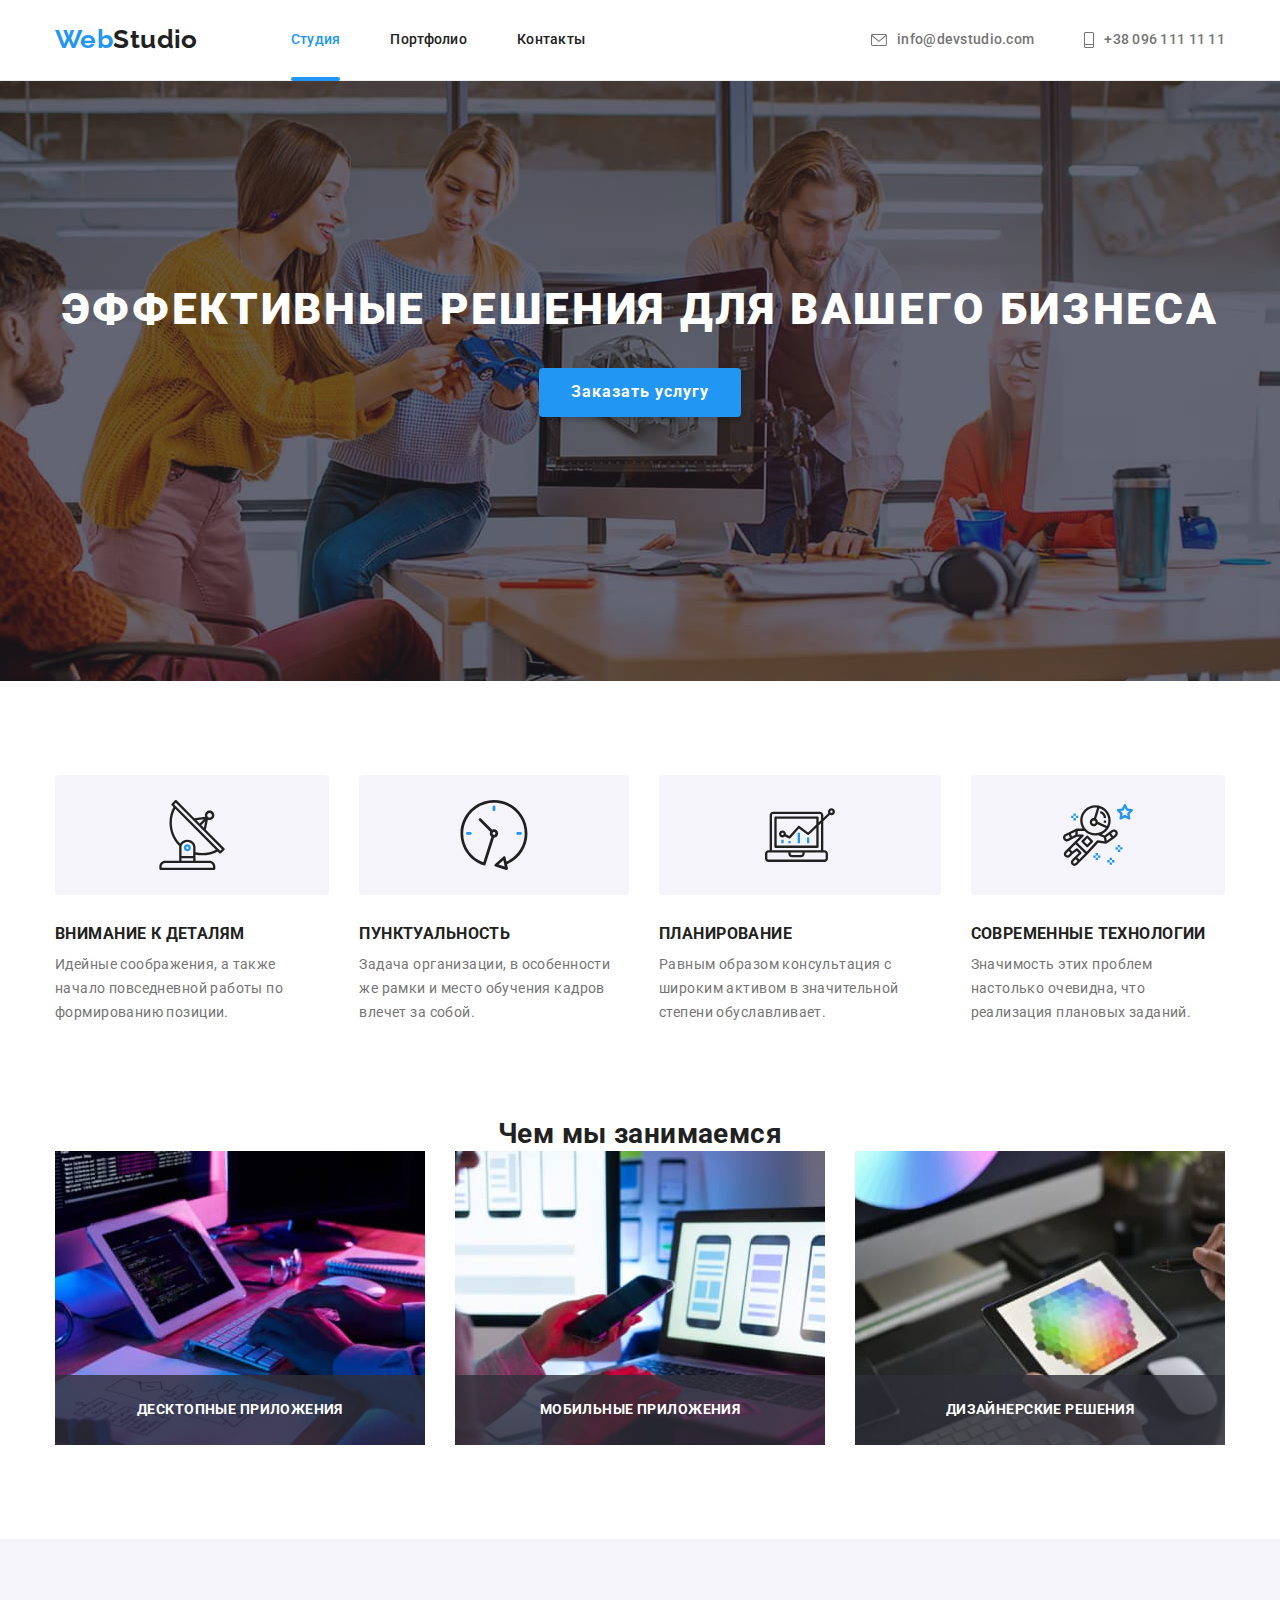
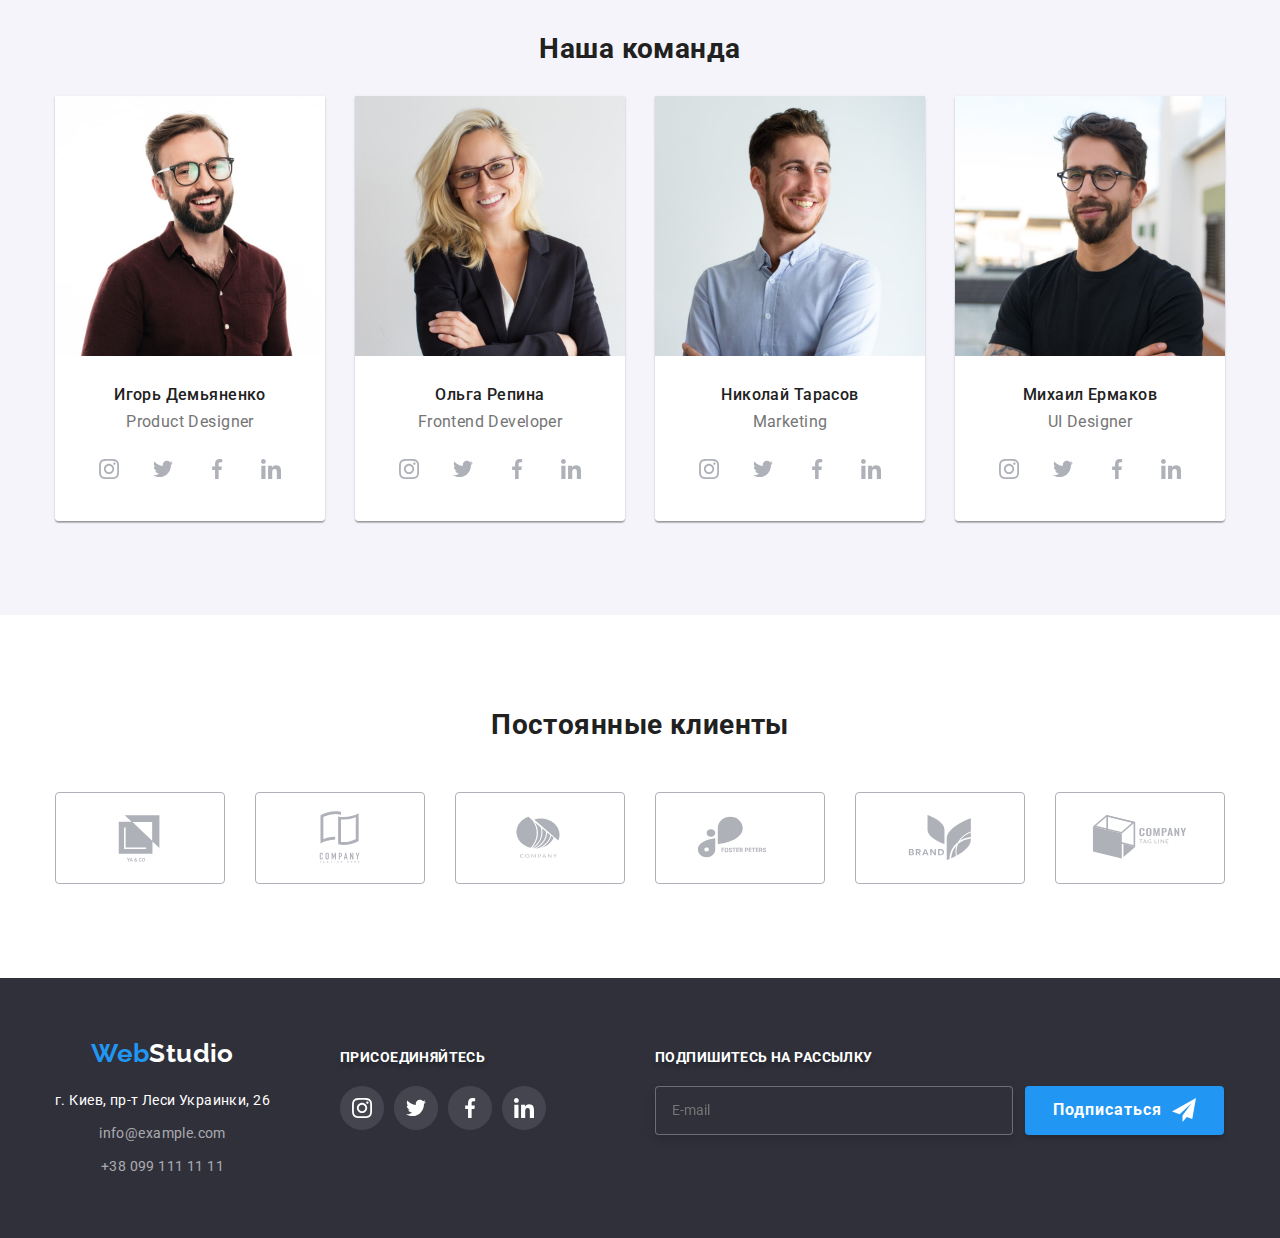
==== index.html @ 218bdefb "hw-8.1" ====
<!DOCTYPE html>
<html lang="ru">
  <head>
    <meta charset="UTF-8" />
    <meta http-equiv="X-UA-Compatible" content="IE=edge" />
    <meta name="viewport" content="width=device-width, initial-scale=1.0" />
    <title>Студия</title>
    <link rel="preconnect" href="https://fonts.googleapis.com">
    <link rel="preconnect" href="https://fonts.gstatic.com" crossorigin>
    <link href="https://fonts.googleapis.com/css2?family=Raleway:wght@700&family=Roboto:wght@400;500;700;900&display=swap"
      rel="stylesheet">
    <link rel="stylesheet" href="https://cdnjs.cloudflare.com/ajax/libs/animate.css/4.1.1/animate.min.css" />
    <link rel="stylesheet" href="https://cdnjs.cloudflare.com/ajax/libs/modern-normalize/1.1.0/modern-normalize.min.css" />
    <link rel="stylesheet" href="./css/main.min.css">
  </head>

  <body>
  
    <header class="header">
      <div class="container header-container">
        <nav class="nav">
      
          <a href="./index.html" class="logo logo-header animate__animated animate__bounceInRight">Web<span class="logo--dark-color">Studio</span></a>
        
          <ul class="nav__list list">
            <li class="nav__item">
              <a class="nav__link current animate__animated animate__headShake animate__delay-1s" href="./index.html">Студия</a>
            </li>
            <li class="nav__item">
             <a class="nav__link animate__animated animate__headShake animate__delay-1s" href="./portfolio.html">Портфолио</a>
            </li>
            <li class="nav__item">
             <a class="nav__link animate__animated animate__headShake animate__delay-1s" href="">Контакты</a>
            </li>
          </ul>
        </nav>
      
        <div class="contacts">
          <ul class="contacts__list list">
            <li class="contacts__item">
              <a class="contacts__link" href="mailto:info@devstudio.com">
                <svg class="contacts__icon" width="16" height="12">
                  <use href="img/icons.svg#icon-email">
                  </use>
                </svg>info@devstudio.com</a>
            </li>
            <li class="contacts__item">
              <a class="contacts__link" href="telto:+380961111111">
                <svg class="contacts__icon" width="10" height="16">
                  <use href="img/icons.svg#icon-phone"></use>
                </svg>+38 096 111 11 11</a>
            </li>
          </ul>
        </div>
        <button type="button" class="menu-btn" data-menu-open>
          <svg class="menu-open" width="18" height="18">
            <use href="img/icons.svg#icon-menu-open">
            </use>
          </svg>
        </button>
      </div>
      <div class="mob-menu is-hidden" data-menu>
        <div class="container">
          <div class="mob-menu-top">
            <button type="button" class="menu-btn" data-menu-close>
              <svg class="menu-close" width="18" height="18">
                <use href="img/icons.svg#icon-menu-close">
                </use>
              </svg>
            </button>
            <ul class="mob-menu__list list">
              <li class="mob-menu__item">
                <a class="mob-menu__link" href="./index.html">Студия</a>
              </li>
              <li class="mob-menu__item">
                <a class="mob-menu__link" href="./portfolio.html">Портфолио</a>
              </li>
              <li class="mob-menu__item">
                <a class="mob-menu__link" href="">Контакты</a>
              </li>
            </ul>
          </div>
          <div class="mob-menu-bottom">
            <ul class="mob-contacts list">
              <li class="mob-contacts__item">
                <a class="mob-contacts__link" href="telto:+380961111111">+38 096 111 11 11</a>
              </li>
              <li class="mob-contacts__item">
                <a class="mob-contacts__link mob-contacts__link--tell" href="mailto:info@devstudio.com">info@devstudio.com</a>
              </li>
            </ul>
            <ul class="mob-soc list">
              <li class="mob-soc__item">
                <a href="" class="mob-soc__link">Instagram</a>
              </li>
              <li class="mob-soc__item">
                <a href="" class="mob-soc__link">Twitter</a>
              </li>
              <li class="mob-soc__item">
                <a href="" class="mob-soc__link">Facebook</a>
              </li>
              <li class="mob-soc__item">
                <a href="" class="mob-soc__link">LinkedIn</a>
              </li>
            </ul>
          </div>
        </div>
      </div>
    </header>

    <main>
      <section class="hero overlay">
        <div class="container">
          <h1 class="hero__title">Эффективные решения для вашего бизнеса</h1>
          <button type="button" class="button-primary" data-modal-open>Заказать услугу</button>
        </div>
      </section>

      <section class="section-features section-wrap">
      <div class="container">
          <h2 class="features hidden">Особенности</h2>
          <ul class="features__list list">
            <li class="features__item">
              <div class="features__wrap">
                <svg class="features__icon" width="70" height="70">
                  <use href="img/icons.svg#icon-antenna"></use>
                </svg>
              </div>
              <h3 class="features__title">Внимание к деталям</h3>
              <p>Идейные соображения, а также начало повседневной работы по формированию позиции.</p>
            </li>
            <li class="features__item">
              <div class="features__wrap">
                <svg class="features__icon" width="70" height="70">
                  <use href="img/icons.svg#icon-clock"></use>
                </svg>
              </div>
              <h3 class="features__title">Пунктуальность</h3>
              <p>
                Задача организации, в особенности же рамки и место обучения кадров влечет за собой.
              </p>
            </li>
            <li class="features__item">
              <div class="features__wrap">
                <svg class="features__icon" width="70" height="70">
                  <use href="img/icons.svg#icon-diagram"></use>
                </svg>
              </div>
              <h3 class="features__title">Планирование</h3>
              <p>
                Равным образом консультация с широким активом в значительной степени обуславливает.
              </p>
            </li>
            <li class="features__item">
              <div class="features__wrap">
                <svg class="features__icon" width="70" height="70">
                  <use href="img/icons.svg#icon-astronaut"></use>
                </svg>
              </div>
              <h3 class="features__title">Современные технологии</h3>
              <p>Значимость этих проблем настолько очевидна, что реализация плановых заданий.</p>
            </li>
          </ul>
      </div>
      </section>

      <section class="section-work section-wrap no-wrap">
      <div class="container">
        <h2 class="work title">Чем мы занимаемся</h2>
        <ul class="work__list list">
          <li class="work__item">
            <div class="work__tumb">
              <img src="img/index/section_3/section3-1.jpg" alt="Планирование работы" width="370" height="294" />
              <p class="work__text">Десктопные приложения</p>
            </div>
            </li>
          <li class="work__item">
            <div class="work__tumb">
              <img src="img/index/section_3/section3-2.jpg" alt="Работа с уведомлениями" width="370" height="294" />
              <p class="work__text">Мобильные приложения</p>
            </div>
          </li>
          <li class="work__item">
            <div class="work__tumb">
              <img src="img/index/section_3/section3-3.jpg" alt="Оптимизация рабочего графика" width="370" height="294" />
              <p class="work__text">Дизайнерские решения</p>
            </div>
          </li>
        </ul>
      </div>
      </section>

      <section class="section-team section-wrap">
        <div class="container">
          <h2 class="team title">Наша команда</h2>
          <ul class="team__list list">
            <li class="team__item">
              <img class="team__img" src="img/index/section_4/section4-1.jpg" alt="Работник компании" />
              <div class="team__content">
              <h3 class="team__name">Игорь Демьяненко</h3>
              <p lang="en" class="team__prof">Product Designer</p>
              <ul class="socials list">
                <li class="socials__item">
                  <a href="" class="socials__link">
                    <svg class="socials__icon" width="20" height="20">
                      <use href="./img/icons.svg#icon-instagram">
                      </use>
                    </svg>
                  </a>
                </li>
                <li class="socials__item">
                  <a href="" class="socials__link">
                    <svg class="socials__icon" width="20" height="20">
                      <use href="./img/icons.svg#icon-twitter">
                      </use>
                    </svg>
                  </a> 
                </li>
                <li class="socials__item">
                  <a href="" class="socials__link">
                    <svg class="socials__icon" width="20" height="20">
                      <use href="./img/icons.svg#icon-facebook">
                      </use>
                    </svg>
                  </a>
                </li>
                <li class="socials__item">
                  <a href="" class="socials__link">
                    <svg class="socials__icon" width="20" height="20">
                      <use href="./img/icons.svg#icon-linkedin">
                      </use>
                    </svg>
                  </a>
                </li>
              </ul>
              </div>
            </li>
            <li class="team__item">
              <img class="team__img" src="img/index/section_4/section4-2.jpg" alt="Работник компании" width="270" height="260" />
              <div class="team__content">
              <h3 class="team__name">Ольга Репина</h3>
              <p lang="en" class="team__prof">Frontend Developer</p>
              <ul class="socials list">
                <li class="socials__item">
                  <a href="" class="socials__link">
                    <svg class="socials__icon" width="20" height="20">
                      <use href="./img/icons.svg#icon-instagram">
                      </use>
                    </svg>
                  </a>
                </li>
                <li class="socials__item">
                  <a href="" class="socials__link">
                    <svg class="socials__icon" width="20" height="20">
                      <use href="./img/icons.svg#icon-twitter">
                      </use>
                    </svg>
                  </a>
                </li>
                <li class="socials__item">
                  <a href="" class="socials__link">
                    <svg class="socials__icon" width="20" height="20">
                      <use href="./img/icons.svg#icon-facebook">
                      </use>
                    </svg>
                  </a>
                </li>
                <li class="socials__item">
                  <a href="" class="socials__link">
                    <svg class="socials__icon" width="20" height="20">
                      <use href="./img/icons.svg#icon-linkedin">
                      </use>
                    </svg>
                  </a>
                </li>
              </ul>
              </div>
            </li>
            <li class="team__item">
              <img class="team__img" src="img/index/section_4/sectoin4-3.jpg" alt="Работник компании" width="270" height="260" />
              <div class="team__content">
              <h3 class="team__name">Николай Тарасов</h3>
              <p lang="en" class="team__prof">Marketing</p>
              <ul class="socials list">
                <li class="socials__item">
                  <a href="" class="socials__link">
                    <svg class="socials__icon" width="20" height="20">
                      <use href="./img/icons.svg#icon-instagram">
                      </use>
                    </svg>
                  </a>
                </li>
                <li class="socials__item">
                  <a href="" class="socials__link">
                    <svg class="socials__icon" width="20" height="20">
                      <use href="./img/icons.svg#icon-twitter">
                      </use>
                    </svg>
                  </a>
                </li>
                <li class="socials__item">
                  <a href="" class="socials__link">
                    <svg class="socials__icon" width="20" height="20">
                      <use href="./img/icons.svg#icon-facebook">
                      </use>
                    </svg>
                  </a>
                </li>
                <li class="socials__item">
                  <a href="" class="socials__link">
                    <svg class="socials__icon" width="20" height="20">
                      <use href="./img/icons.svg#icon-linkedin">
                      </use>
                    </svg>
                  </a>
                </li>
              </ul>
              </div>
            </li>
            <li class="team__item">
              <img class="team__img" src="img/index/section_4/section4-4.jpg" alt="Работник компании" width="270" height="260" />
              <div class="team__content">
              <h3 class="team__name">Михаил Ермаков</h3>
              <p lang="en" class="team__prof">UI Designer</p>
              <ul class="socials list">
                <li class="socials__item">
                  <a href="" class="socials__link">
                    <svg class="socials__icon" width="20" height="20">
                      <use href="./img/icons.svg#icon-instagram">
                      </use>
                    </svg>
                  </a>
                </li>
                <li class="socials__item">
                  <a href="" class="socials__link">
                    <svg class="socials__icon" width="20" height="20">
                      <use href="./img/icons.svg#icon-twitter">
                      </use>
                    </svg>
                  </a>
                </li>
                <li class="socials__item">
                  <a href="" class="socials__link">
                    <svg class="socials__icon" width="20" height="20">
                      <use href="./img/icons.svg#icon-facebook">
                      </use>
                    </svg>
                  </a>
                </li>
                <li class="socials__item">
                  <a href="" class="socials__link">
                    <svg class="socials__icon" width="20" height="20">
                      <use href="./img/icons.svg#icon-linkedin">
                      </use>
                    </svg>
                  </a>
                </li>
              </ul>
              </div>
            </li>
          </ul>
        </div>
      </section>

      <section class="section-clients section-wrap">
        <div class="container">
          <h2 class="clients title">Постоянные клиенты</h2>
          <ul class="clients__list list">
            <li class="clients__item">
              <a class="clients__link" href="">
                <svg class="clients__icon" width="106" height="60">
                  <use href="img/icons.svg#icon-logo1"></use>
                </svg>
              </a>
            </li>
            <li class="clients__item">
              <a class="clients__link" href="">
                <svg class="clients__icon" width="106" height="60">
                  <use href="img/icons.svg#icon-logo2"></use>
                </svg>
              </a>
            </li>
            <li class="clients__item">
              <a class="clients__link" href="">
                <svg class="clients__icon" width="106" height="60">
                  <use href="img/icons.svg#icon-logo3"></use>
                </svg>
              </a>
            </li>
            <li class="clients__item">
              <a class="clients__link" href="">
                <svg class="clients__icon" width="106" height="60">
                  <use href="img/icons.svg#icon-logo4"></use>
                </svg>
              </a>
            </li>
            <li class="clients__item">
              <a class="clients__link" href="">
                <svg class="clients__icon" width="106" height="60">
                  <use href="img/icons.svg#icon-logo5"></use>
                </svg>
              </a>
            </li>
            <li class="clients__item">
              <a class="clients__link" href="">
                <svg class="clients__icon" width="106" height="60">
                  <use href="img/icons.svg#icon-logo6"></use>
                </svg>
              </a>
            </li>
          </ul>
        </div>
      </section>
    </main>

    <footer class="footer">
      <div class="container footer-container">
        <div class="footer-wrap">
          <a class="logo logo-footer" href="./index.html">Web<span class="logo--light-color">Studio</span></a>
          <address class="address">
            <ul class="address__list list">
              <li class="address__item">
                <a class="address__map" href="https://goo.gl/maps/jYwfcW3zjosPF1Vx7" target="_blank"
                  rel="noopener noreferrer">г.
                  Киев, пр-т Леси Украинки, 26</a>
              </li>
              <li class="address__item">
                <a class="address__contact" href="mailto:info@example.com">info@example.com</a>
              </li>
              <li class="address__item">
                <a class="address__contact" href="telto:+380991111111">+38 099 111 11 11</a>
              </li>
            </ul>
          </address>
        </div>
        <div class="join">
          <p class="join__text bottom-text">Присоединяйтесь</p>
          <ul class="join__list list">
            <li class="join__item">
              <a href="" class="join__link">
                <svg class="join__icon" width="20" height="20">
                  <use href="./img/icons.svg#icon-instagram">
                  </use>
                </svg>
              </a>
            </li>
            <li class="join__item">
              <a href="" class="join__link">
                <svg class="join__icon" width="20" height="20">
                  <use href="./img/icons.svg#icon-twitter">
                  </use>
                </svg>
              </a>
            </li>
            <li class="join__item">
              <a href="" class="join__link">
                <svg class="join__icon" width="20" height="20">
                  <use href="./img/icons.svg#icon-facebook">
                  </use>
                </svg>
              </a>
            </li>
            <li class="join__item">
              <a href="" class="join__link">
                <svg class="join__icon" width="20" height="20">
                  <use href="./img/icons.svg#icon-linkedin">
                  </use>
                </svg>
              </a>
            </li>
          </ul>
        </div>
        <div class="subscribe">
          <p class="subscribe-text bottom-text">Подпишитесь на рассылку</p>
          <form class="subscribe__form" >
            <label for="subscribe"></label>
            <input type="email" id="subscribe" name="email" placeholder="E-mail">
            <button class="subscribe__btn button-primary" type="submit">Подписаться<svg class="subscribe__icon" width="24" height="24">
              <use href="img/icons.svg#icon-send"></use>
            </svg></button>
          </form>
        </div>
      </div>
    </footer>

    <div class="backdrop is-hidden" data-modal>
      <div class="modal">
        <button type="button" class="modal__btn" data-modal-close>
          <svg class="modal__close-back" width="18" height="18">
            <use href="img/icons.svg#icon-close-black">
            </use>
          </svg>
        </button>
        <p class="modal__title">Оставьте свои данные, мы вам перезвоним</p>
        <form class="modal__form">
          <div class="modal__field">
            <label class="modal__text" for="user-name">Имя</label>
            <div class="modal__form-wrap">
              <input type="text" id="user-name" class="modal__input" required/>
              <svg class="modal__icon" width="18" height="18">
                <use href="img/icons.svg#icon-person-modal"></use>
              </svg>
            </div>
          </div>
          <div class="modal__field">
            <label class="modal_text" for="tel">Телефон</label>
            <div class="modal__form-wrap">
            <input type="number" title="+380" id="tel" class="modal__input" required />
            <svg class="modal__icon" width="18" height="18">
              <use href="img/icons.svg#icon-phone-modal"></use>
            </svg>
            </div>
          </div>
          <div class="modal__field">
            <label class="modal__text" for="email">Почта</label>
            <div class="modal__form-wrap">
            <input type="email" id="email" class="modal__input" required/>
            <svg class="modal__icon" width="18" height="18">
              <use href="img/icons.svg#icon-email-modal"></use>
            </svg>
            </div>
          </div>
          <div class="modal__field modal__field-bottom">
            <label class="modal__text" for="comment">Комментарий</label>
            <textarea class="modal__textarea" name="comment" id="comment" rows="6" placeholder="Введите текст" ></textarea>
          </div>
          <div class="checkbox">
            <input type="checkbox" class="checkbox__input" id="modal-check" name="modal-check" required/>
            <label for="modal-check" class="checkbox__label"><span>
              <svg class="checkbox__icon" width="16" height="15">
                <use href="./img/icons.svg#icon-check"></use>
                    </svg>
                  </span>Соглашаюсь с рассылкой и принимаю</label>
            <a href="" class="checkbox__link">Условия договора</a>
          </div>
          <button class="btn-submit button-primary" type="submit">Отправить</button>
        </form>
      </div>          
    </div>
    <script src="./js/modal.js"></script>
    <script src="./js/menu.js"></script>
  </body>
</html>
---- css/main.min.css ----
:root{--primary-text-color: #757575;--title-text-color: #212121;--accent-color: #2196f3;--accent-hover: #188ce8;--primary-white-color: #ffffff;--primary-background: #2f303a;--secondary-background: #f5f4fa;--top-border: #ececec;--bottom-border: #eeeeee;--icons-color: #afb1b8;--card-gap: 30px}h1,h2,h3,h4,h5,h6,p{margin:0}ul,button{margin:0;padding:0}img{display:block;max-width:100%;height:auto}textarea{resize:none}a{text-decoration:none}body{font-family:'Roboto', sans-serif;font-weight:400;font-size:14px;line-height:1.7;letter-spacing:0.03em;background-color:var(--primary-white-color);color:var(--primary-text-color)}.list{padding:0;margin:0;list-style:none}.hidden{display:none}.logo{font-family:'Raleway', sans-serif;font-weight:700;font-size:26px;line-height:1.2;text-decoration:none}@media screen and (max-width: 1199px){.logo{font-weight:700;font-size:24px;line-height:1.16;letter-spacing:.03em}}.logo-header{color:var(--accent-color);padding:16px 0}@media screen and (min-width: 768px){.logo-header{margin-right:88px;padding:26px 0}}@media screen and (min-width: 1200px){.logo-header{padding:24px 0;margin-right:93px}}.logo--dark-color{color:var(--title-text-color)}.logo-footer{display:flex;color:var(--accent-color);margin-bottom:20px;justify-content:center}.logo--light-color{color:var(--primary-white-color)}.container{width:100%;margin:0 auto;padding-left:15px;padding-right:15px}@media screen and (min-width: 480px){.container{width:480px}}@media screen and (min-width: 768px){.container{width:768px}}@media screen and (min-width: 1200px){.container{width:1200px}}.header-container{display:flex;align-items:baseline;align-items:center;position:relative}.footer-container{align-items:baseline}@media screen and (min-width: 768px){.footer-container{display:flex}}@media screen and (min-width: 768px) and (max-width: 1199px){.footer-container{flex-wrap:wrap;justify-content:space-around}}.section-wrap{padding-top:60px;padding-bottom:60px}@media screen and (min-width: 1200px){.section-wrap{padding-top:94px;padding-bottom:94px}}.no-wrap{padding-top:0}.title{font-weight:700;font-size:28px;line-height:1.17;text-align:center;color:var(--title-text-color)}@media screen and (max-width: 767px){.title{margin-bottom:0}}.button-primary{border:0;padding:10px 32px;min-width:136px;text-align:center;font-weight:700;font-size:16px;line-height:1.8;letter-spacing:.06em;color:var(--primary-white-color);background-color:var(--accent-color);box-shadow:0px 4px 4px rgba(0,0,0,0.15);cursor:pointer;border-radius:4px;transition:color 250ms cubic-bezier(0.4, 0, 0.2, 1),background-color 250ms cubic-bezier(0.4, 0, 0.2, 1)}.button-primary:hover,.button-primary:focus{color:var(--primary-white-color);background-color:var(--accent-hover)}.button-secondary,.button-current{border:0;padding:6px 22px;font-weight:500;font-size:16px;line-height:1.6;letter-spacing:.03em;cursor:pointer;border-radius:4px;transition:color 250ms cubic-bezier(0.4, 0, 0.2, 1),background-color 250ms cubic-bezier(0.4, 0, 0.2, 1),box-shadow 250ms cubic-bezier(0.4, 0, 0.2, 1)}.button-secondary{background-color:var(--secondary-background);color:var(--title-text-color)}.button-secondary:hover,.button-secondary:focus{color:var(--primary-white-color);background-color:var(--accent-color);box-shadow:0px 3px 1px rgba(0,0,0,0.1),0px 1px 2px rgba(0,0,0,0.08),0px 2px 2px rgba(0,0,0,0.12)}.button-current{color:var(--primary-white-color);background-color:var(--accent-color);box-shadow:0px 3px 1px rgba(0,0,0,0.1),0px 1px 2px rgba(0,0,0,0.08),0px 2px 2px rgba(0,0,0,0.12)}.subscribe__btn{padding:10px 28px;display:flex;align-items:center}.modal__btn{display:flex;width:30px;height:30px;border-radius:50%;background-color:var(--primary-white-color);border:1px solid rgba(0,0,0,0.1);filter:drop-shadow(0px 4px 4px rgba(0,0,0,0.25));align-items:center;justify-content:center;position:absolute;top:8px;right:8px;cursor:pointer;transition:drop-shadow 250ms cubic-bezier(0.4, 0, 0.2, 1),fill 250ms cubic-bezier(0.4, 0, 0.2, 1),background-color 250ms cubic-bezier(0.4, 0, 0.2, 1)}.modal__btn:hover,.modal__btn:focus{filter:drop-shadow(0px 1px 4px rgba(0,0,0,0.25));fill:var(--accent-color)}.btn-submit{display:flex;margin-left:auto;margin-right:auto}.backdrop{width:100vw;height:100vh;background:rgba(0,0,0,0.2);position:fixed;top:0;transition:opacity 600ms, visibility 600ms}.backdrop.is-hidden .modal{transform:rotate(180deg) scale(0.1) translate(2600px, 2000px)}.modal{width:100%;min-height:581px;background-color:var(--primary-white-color);box-shadow:0px 1px 3px rgba(0,0,0,0.12),0px 1px 1px rgba(0,0,0,0.14),0px 2px 1px rgba(0,0,0,0.2);border-radius:4px;position:absolute;top:50%;left:50%;transform:translate(-50%, -50%) rotate(0) scale(1);transition:600ms;padding:40px}@media screen and (min-width: 480px) and (max-width: 1199px){.modal{width:450px}}@media screen and (min-width: 1200px){.modal{width:528px}}.modal__title{margin-bottom:12px;text-align:center;font-weight:700;font-size:20px;line-height:1.5;color:var(--title-text-color)}@media screen and (min-width: 1200px){.modal__title{font-weight:700;font-size:20px;line-height:1.15}}.modal__form{width:100%}.modal__field{display:flex;flex-direction:column;margin-bottom:10px}.modal__field label{margin-bottom:4px}.modal__field input{margin:0;padding:11px 12px 11px 42px;border-radius:4px;border:1px solid rgba(33,33,33,0.2)}.modal__field textarea{margin:0;padding:11px 12px;border-radius:4px;border:1px solid rgba(33,33,33,0.2);transition:border-color 250ms cubic-bezier(0.4, 0, 0.2, 1)}.modal__text{line-height:1}.modal__form-wrap{position:relative}.modal__input{width:100%;transition:border-color 250ms cubic-bezier(0.4, 0, 0.2, 1)}.modal__input:hover,.modal__input:focus{border-color:var(--accent-color)}.modal__icon{position:absolute;left:12px;top:50%;transform:translateY(-50%);transition:fill 250ms cubic-bezier(0.4, 0, 0.2, 1)}.modal__input:hover+.modal__icon,.modal__input:focus+.modal__icon{fill:var(--accent-color)}.modal__field-bottom{margin-bottom:20px}.modal__textarea:hover,.modal__textarea:focus{border-color:var(--accent-color)}.checkbox{display:flex;margin-bottom:30px;text-align:center;justify-content:center}.checkbox__input{position:absolute;appearance:none}.checkbox__label{display:flex;align-items:flex-end;justify-content:center;font-size:12px;line-height:1.16}@media screen and (min-width: 1200px){.checkbox__label{font-size:14px;line-height:1}}.checkbox__label span{width:16px;height:15px;border:2px solid #000000;border-radius:2px;margin-right:5px;display:flex;align-items:center;justify-content:center}.checkbox__input:checked+.checkbox__label>span{background-color:var(--accent-color);border:none}.checkbox__input:focus+.checkbox__label>span,.checkbox__input:hover+.checkbox__label>span{border-color:var(--accent-color)}.checkbox__input:checked+.checkbox__label svg{fill:var(--primary-white-color)}.checkbox__icon{fill:transparent}.checkbox__link{font-size:12px;line-height:1.16;align-items:flex-end;margin-left:2px;color:var(--accent-color);text-decoration:underline}@media screen and (min-width: 1200px){.checkbox__link{font-size:14px;line-height:1}}.is-hidden{opacity:0;pointer-events:none;visibility:hidden}.header{border-bottom:1px solid var(--top-border)}.nav{display:flex}.nav__list{display:none;align-items:center}@media screen and (min-width: 768px){.nav__list{display:flex}}.nav__item+.nav__item{margin-left:50px}.nav__link{display:flex;padding:32px 0;font-weight:500;font-size:14px;line-height:1.1;letter-spacing:.02em;text-decoration:none;color:var(--title-text-color);transition:color 250ms cubic-bezier(0.4, 0, 0.2, 1)}.nav__link:hover,.nav__link:focus{color:var(--accent-color)}.current{color:var(--accent-color);position:relative}.current::after{content:'';width:100%;height:4px;position:absolute;background-color:var(--accent-color);left:0;bottom:-1px;border-radius:2px}.contacts{display:none}@media screen and (min-width: 768px){.contacts{display:flex;align-items:flex-start;margin-left:auto}}@media screen and (min-width: 1200px){.contacts__list{display:flex}.contacts__item+.contacts__item{margin-left:50px}}@media screen and (min-width: 768px) and (max-width: 1199px){.contacts__item+.contacts__item{margin-top:10px}.contacts__item:first-of-type{padding-top:20px}.contacts__item:last-of-type{padding-bottom:21px}}.contacts__link{font-weight:500;font-size:12px;line-height:1.16;letter-spacing:.02em;text-decoration:none;color:var(--primary-text-color);align-items:center;display:flex;transition:color 250ms cubic-bezier(0.4, 0, 0.2, 1)}.contacts__link:hover,.contacts__link:focus{color:var(--accent-color)}@media screen and (min-width: 1200px){.contacts__link{padding:32px 0;font-weight:500;font-size:14px;line-height:1.1;letter-spacing:.02em}}.contacts__icon{margin-right:10px;fill:currentColor}.menu-btn{position:absolute;top:10px;right:15px;width:40px;height:40px;display:block;margin-left:auto;border:transparent;background-color:transparent;cursor:pointer;transition:fill 250ms cubic-bezier(0.4, 0, 0.2, 1)}.menu-btn:hover,.menu-btn:focus{fill:var(--accent-color)}@media screen and (min-width: 768px){.menu-btn{display:none}}.mob-menu{position:fixed;z-index:1;background-color:var(--primary-white-color);width:100vw;height:100vh;overflow:auto;top:0;left:0;padding-top:48px;padding-bottom:48px}.mob-menu .container{height:100%;display:flex;flex-direction:column;justify-content:space-between}.mob-contacts{margin-bottom:64px}.mob-menu__item:not(:last-child),.mob-contacts__item:not(:last-child){margin-bottom:32px}.mob-menu__link{font-weight:500;font-size:40px;line-height:1.175;letter-spacing:.02em;color:var(--title-text-color);transition:color 250ms cubic-bezier(0.4, 0, 0.2, 1)}.mob-menu__link:hover,.mob-menu__link:focus{color:var(--accent-color)}.mob-contacts__link{font-size:34px;line-height:1.17;color:var(--accent-color)}.mob-contacts__link--tell{font-size:24px;line-height:1.16;color:var(--primary-text-color)}.mob-soc__link{font-size:18px;line-height:1.22;color:var(--accent-color)}.mob-soc{display:flex}.mob-soc__item{padding-right:10px;margin-right:10px}.mob-soc__item:not(:last-of-type){border-right:1px solid rgba(33,33,33,0.2)}.overlay{max-width:1600px;width:100%;height:600px;margin-left:auto;margin-right:auto;background-image:linear-gradient(rgba(47,48,58,0.4), rgba(47,48,58,0.4)),url(../img/index/hero.jpg);background-repeat:no-repeat;background-position:center;background-size:cover}@media screen and (max-width: 1200px){.overlay{height:400px}}.hero{width:100%;padding-top:200px;padding-bottom:200px;text-align:center;background-color:var(--primary-background)}@media screen and (max-width: 1200px){.hero{padding-top:118px;padding-bottom:118px}}.hero__title{width:100%;margin-top:0;margin-bottom:30px;margin-left:auto;margin-right:auto;font-weight:900;font-size:26px;line-height:1.6;letter-spacing:.06em;text-transform:uppercase;color:var(--primary-white-color)}@media screen and (min-width: 480px) and (max-width: 1199px){.hero__title{width:360px}}@media screen and (min-width: 1200px){.hero__title{font-weight:900;font-size:44px;line-height:1.3;letter-spacing:.06em}}.features__list{display:flex;margin-left:auto;margin-right:auto}@media screen and (max-width: 767px){.features__list{flex-direction:column}}@media screen and (min-width: 768px) and (max-width: 1199px){.features__list{flex-wrap:wrap;margin:-15px}}@media screen and (max-width: 767px){.features__item:not(:last-child){margin-bottom:30px}}@media screen and (min-width: 768px) and (max-width: 1199px){.features__item{width:calc((100% - 2 * 30px) / 2);margin:15px}}@media screen and (min-width: 1200px){.features__item+.features__item{margin-left:30px}}.features__wrap{display:flex;height:120px;background-color:var(--secondary-background);border-radius:4px;margin-bottom:30px;align-items:center;justify-content:center}.features__title{margin-bottom:10px;font-weight:700;line-height:1.1;font-weight:700;line-height:1.1;text-transform:uppercase;color:var(--title-text-color)}@media screen and (max-width: 1199px){.features__title{text-align:center}}@media screen and (max-width: 1199px){.section-work{display:none}}.work__list{display:flex}.work__tumb{position:relative}.work__text{display:flex;position:absolute;bottom:0;left:0;font-weight:700;line-height:1.1;text-align:center;text-transform:uppercase;color:var(--primary-white-color);background-color:rgba(47,48,58,0.8);height:70px;width:100%;justify-content:center;align-items:center}.work__item+.work__item{margin-left:30px}.section-team{background-color:var(--secondary-background)}@media screen and (min-width: 768px){.team__list{display:flex;flex-wrap:wrap;margin-left:-30px}}.team__item{margin-top:30px;box-shadow:0px 1px 3px rgba(0,0,0,0.12),0px 1px 1px rgba(0,0,0,0.14),0px 2px 1px rgba(0,0,0,0.2);border-radius:0px 0px 4px 4px}@media screen and (min-width: 768px){.team__item{width:calc(100% / 2 - var(--card-gap));margin-left:var(--card-gap)}}@media screen and (min-width: 1200px){.team__item{width:calc(100% / 4 - var(--card-gap))}}@media screen and (max-width: 767px){.team__img{width:100%}}@media screen and (min-width: 768px) and (max-width: 1199px){.team__img{width:100%}}.team__content{padding:30px 32px;background-color:var(--primary-white-color);border-radius:0px 0px 4px 4px}@media screen and (min-width: 768px) and (max-width: 1199px){.team__content{width:354px;flex-wrap:wrap}}.team__name{font-weight:500;font-size:16px;line-height:1.1;text-align:center;color:var(--title-text-color);margin-bottom:10px}.team__prof{font-size:16px;line-height:1.1;text-align:center;margin-bottom:16px}.socials{display:flex;justify-content:center}.socials__item+.socials__item{margin-left:10px}.socials__link{display:flex;height:44px;width:44px;border-radius:50%;align-items:center;justify-content:center;color:var(--icons-color);transition:color 250ms cubic-bezier(0.4, 0, 0.2, 1),background-color 250ms cubic-bezier(0.4, 0, 0.2, 1)}.socials__link:hover,.socials__link:focus{background-color:var(--accent-color);color:var(--primary-white-color)}.socials__icon{fill:currentColor}.clients__list{margin:0 auto;text-align:center}@media screen and (min-width: 480px){.clients__list{display:flex;flex-wrap:wrap;margin-left:-30px}}.clients__item{margin-top:30px}@media screen and (min-width: 480px){.clients__item{width:calc(100% / 2 - var(--card-gap));margin-left:var(--card-gap);margin-top:30px}}@media screen and (min-width: 768px){.clients__item{width:calc(100% / 3 - var(--card-gap))}}@media screen and (min-width: 1200px){.clients__item{width:calc(100% / 6 - var(--card-gap));margin-top:50px}}.clients__link{display:flex;margin:0 auto;width:210px;height:92px;border:1px solid var(--icons-color);border-radius:4px;align-items:center;justify-content:center;color:var(--icons-color);cursor:pointer;transition:color 250ms cubic-bezier(0.4, 0, 0.2, 1),border-color 250ms cubic-bezier(0.4, 0, 0.2, 1)}.clients__link:hover,.clients__link:focus{color:var(--accent-color);border:1px solid var(--accent-color)}@media screen and (min-width: 768px){.clients__link{width:226px}}@media screen and (min-width: 1200px){.clients__link{width:170px}}.clients__icon{fill:currentColor}.footer{background-color:var(--primary-background);padding-top:60px;padding-bottom:60px}@media screen and (min-width: 1200px){.footer-wrap{margin-right:70px}}.address__list{text-align:center}.address__item:not(:last-child){margin-bottom:9px}.address__map{font-style:normal;text-decoration:none;color:var(--primary-white-color);transition:color 250ms cubic-bezier(0.4, 0, 0.2, 1)}.address__map:hover,.address__map:focus{color:var(--accent-color)}.address__contact{font-style:normal;text-decoration:none;color:rgba(255,255,255,0.6);transition:color 250ms cubic-bezier(0.4, 0, 0.2, 1)}.address__contact:hover,.address__contact:focus{color:var(--accent-color)}.bottom-text{margin-bottom:20px;text-transform:uppercase;font-weight:700;line-height:1.14;font-weight:700;line-height:1.14;color:var(--primary-white-color);text-shadow:0px 4px 4px rgba(0,0,0,0.25)}@media screen and (max-width: 1199px){.bottom-text{margin-top:60px;text-align:center}}@media screen and (min-width: 768px) and (max-width: 1199px){.join__text{margin-top:0}}.join__list{display:flex;justify-content:center}.join__item+.join__item{margin-left:10px}.join__link{display:flex;height:44px;width:44px;border-radius:50%;align-items:center;justify-content:center;color:var(--primary-white-color);background-image:linear-gradient(rgba(255,255,255,0.1), rgba(255,255,255,0.1));transition:background-color 250ms cubic-bezier(0.4, 0, 0.2, 1)}.join__link:hover,.join__link:focus{background-color:var(--accent-color)}.join__icon{fill:currentColor}.subscribe{display:flex;width:570px;flex-direction:column;margin-left:auto}.subscribe input{width:100%;margin-right:12px;padding:15px 16px;color:rgba(255,255,255,0.6);background-color:var(--primary-background);border:1px solid rgba(255,255,255,0.3);filter:drop-shadow(0px 4px 4px rgba(0,0,0,0.15));border-radius:4px}@media screen and (max-width: 1199px){.subscribe input{margin-bottom:20px}}@media screen and (min-width: 480px) and (max-width: 1199px){.subscribe input{width:450px}}@media screen and (min-width: 1200px){.subscribe input{width:358px}}@media screen and (max-width: 1200px){.subscribe{width:100%;text-align:center;text-align:-webkit-center}}@media screen and (min-width: 1200px){.subscribe__form{display:flex}}.subscribe__icon{margin-left:10px}.filter__list{display:flex;flex-wrap:wrap;margin-top:-15px;margin-left:-8px}@media screen and (min-width: 768px){.filter__list{margin-top:0;justify-content:center}}@media screen and (min-width: 1200px){.filter__list{margin-bottom:50px}}.filter__item{margin-top:15px;margin-left:8px}@media screen and (min-width: 768px){.filter__item{margin-top:0}}@media screen and (min-width: 768px){.project__list{display:flex;flex-wrap:wrap;margin-left:calc(-1 * var(--card-gap))}}@media screen and (min-width: 1200px){.project__list{margin-left:calc(-1 * var(--card-gap));margin-top:calc(-1 * var(--card-gap))}}.project__item{margin-top:40px}.project__item+.project__item{margin-top:var(--card-gap)}@media screen and (min-width: 768px){.project__item{width:calc(100% / 2 - var(--card-gap));margin-left:var(--card-gap);margin-top:var(--card-gap)}}@media screen and (min-width: 1200px){.project__item{width:calc(100% / 3 - var(--card-gap));margin-left:var(--card-gap);margin-top:var(--card-gap)}}.project__link{display:block;text-decoration:none;transition:box-shadow 250ms cubic-bezier(0.4, 0, 0.2, 1)}.project__link:hover,.project__link:focus{border:1px solid var(--bottom-border);box-shadow:0px 1px 1px rgba(0,0,0,0.12),0px 4px 4px rgba(0,0,0,0.06),1px 4px 6px rgba(0,0,0,0.16)}.project__tumb{position:relative;overflow:hidden}.project__text{position:absolute;top:0;left:0;font-size:18px;line-height:1.5;color:var(--primary-white-color);background-color:rgba(33,150,243,0.9);padding:63px 24px;height:100%;transform:translateY(101%);transition:transform 250ms cubic-bezier(0.4, 0, 0.2, 1)}.project__link:hover .project__text,.project__link:focus .project__text{transform:translateY(0)}.project__content{padding:20px 24px;border:1px solid var(--bottom-border);border-top:0}@media screen and (min-width: 768px) and (max-width: 1199px){.first__project{height:146px}}.project__name{font-weight:700;font-size:18px;line-height:2;letter-spacing:.06em;color:var(--title-text-color);margin-bottom:4px}.project__about{font-size:16px;line-height:1.8;color:var(--primary-text-color)}
/*# sourceMappingURL=main.min.css.map */
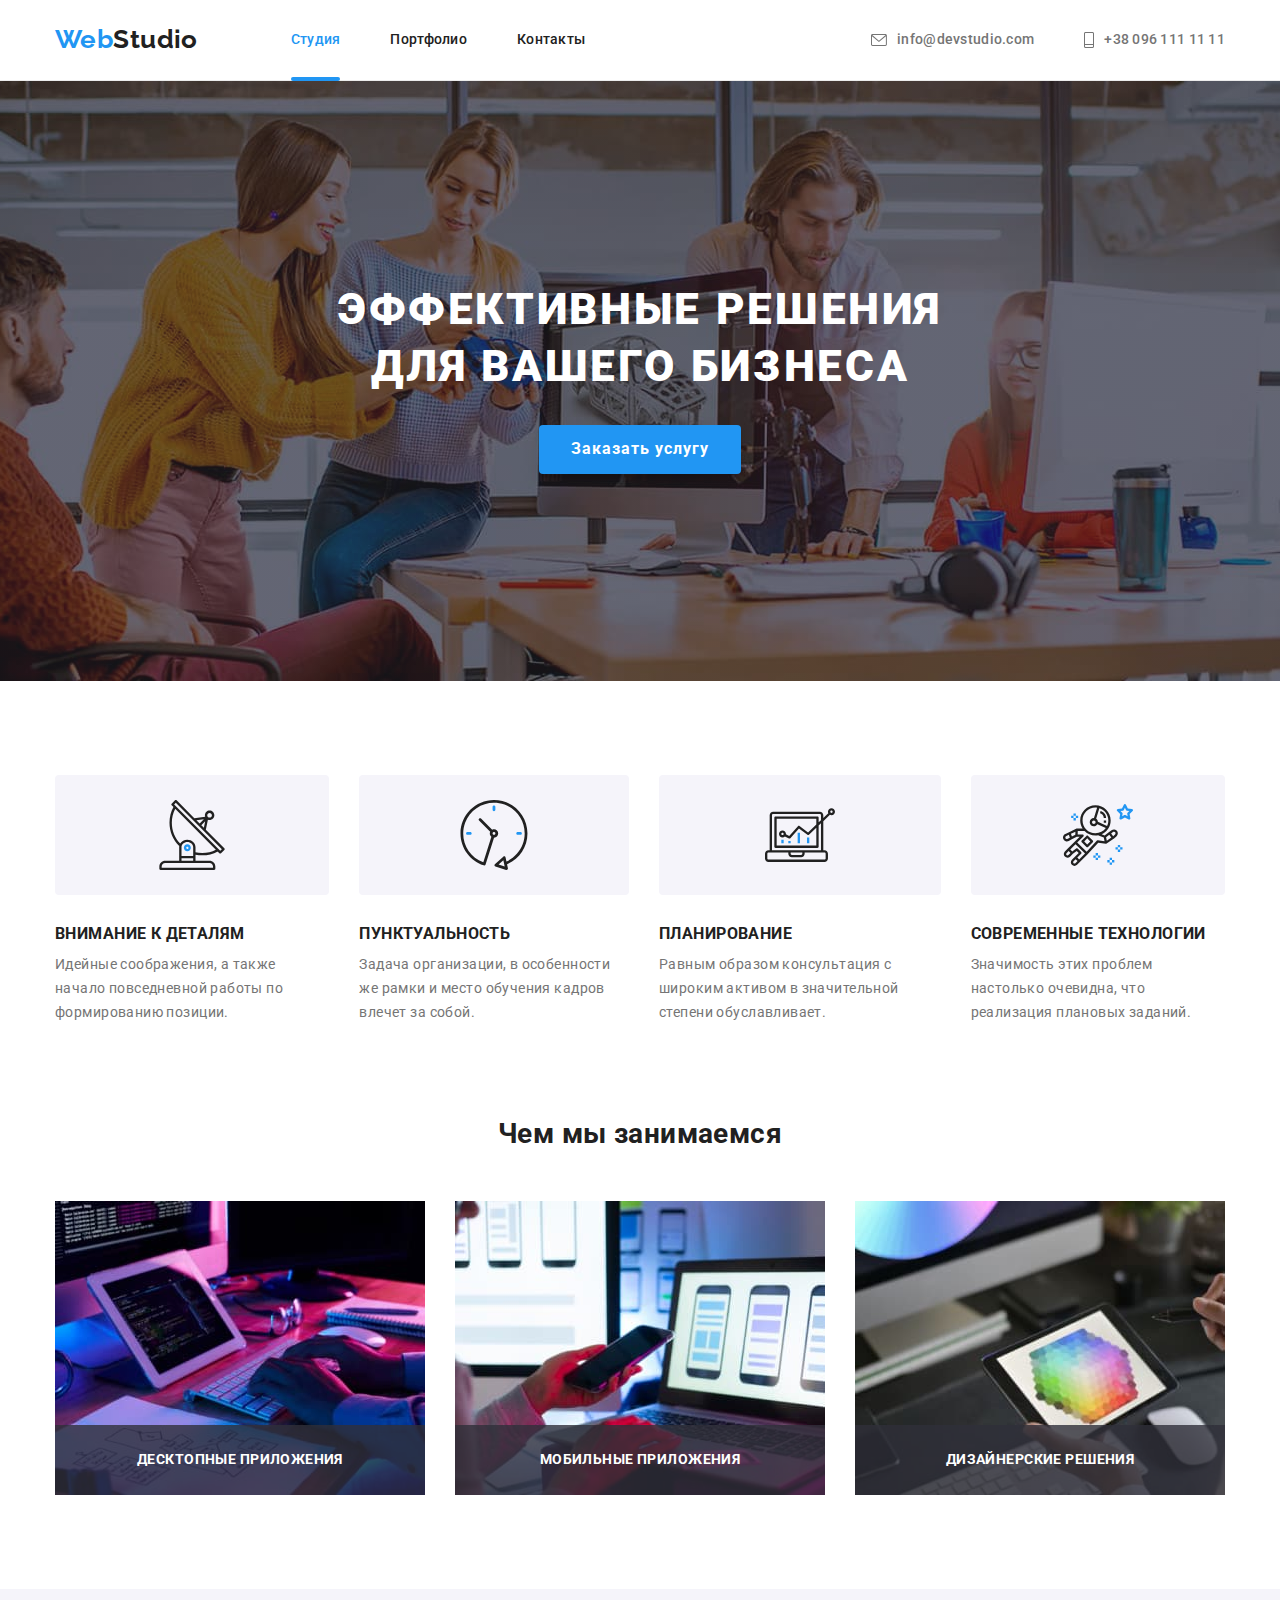
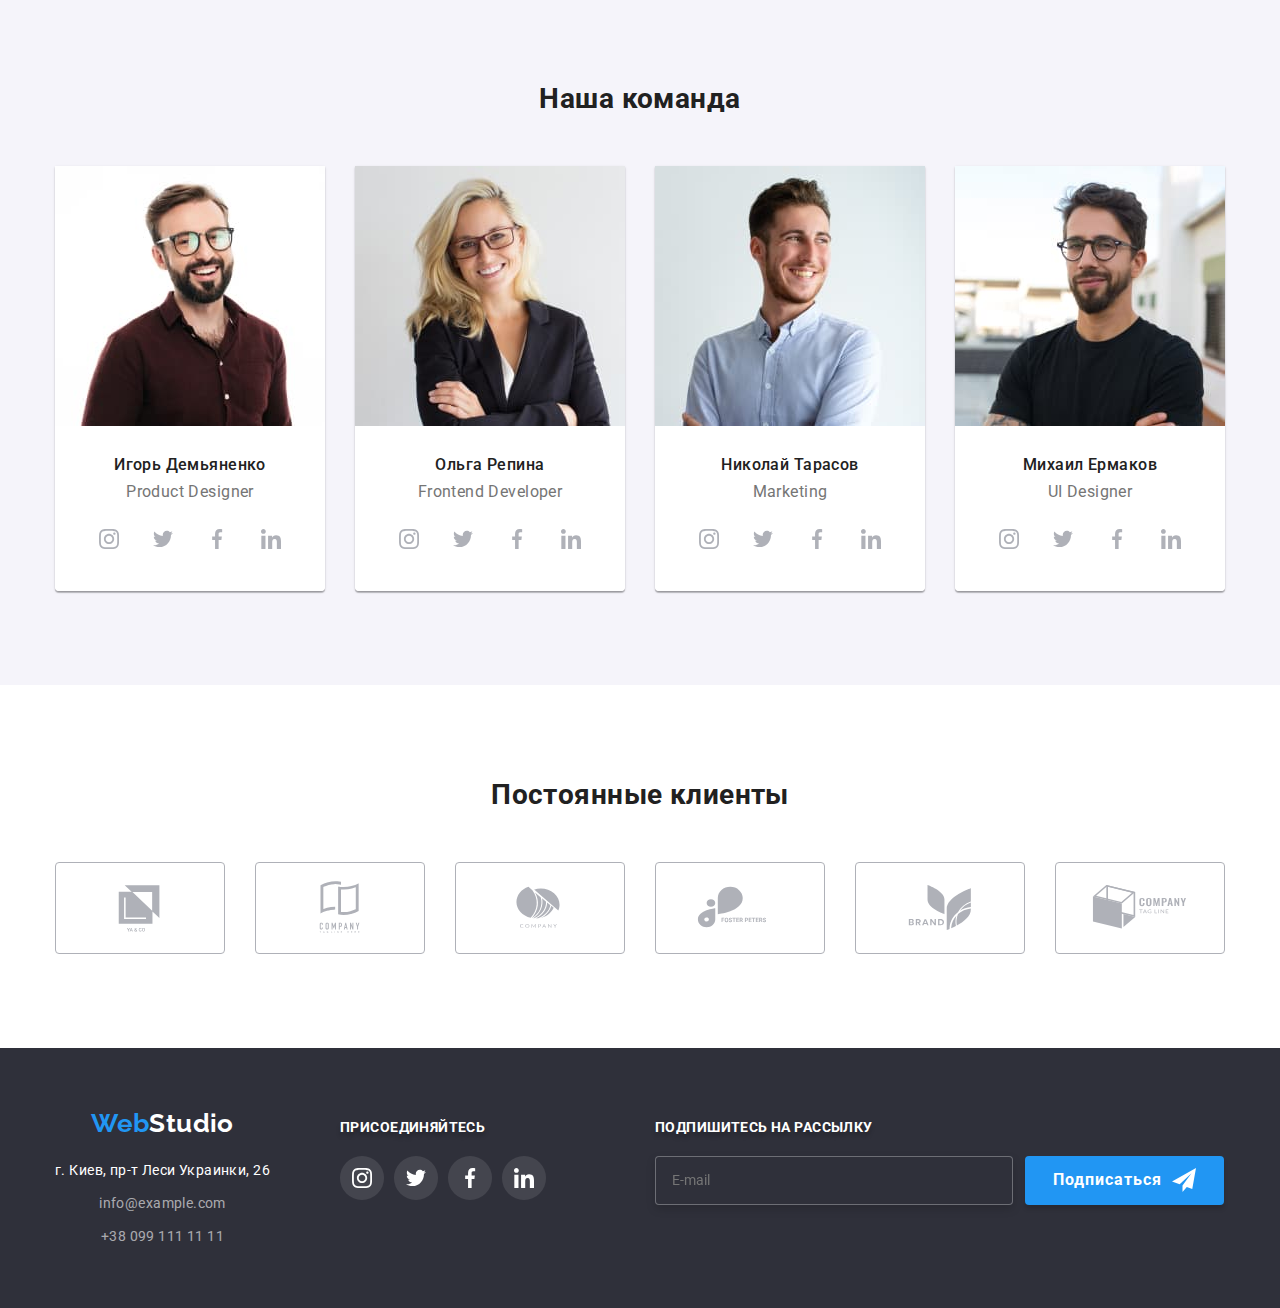
==== commit 1734e608: "hw-8.2" ====
--- a/index.html
+++ b/index.html
@@ -60,14 +60,15 @@
         </button>
       </div>
       <div class="mob-menu is-hidden" data-menu>
-        <div class="container">
+        <button type="button" class="menu-btn" data-menu-close>
+          <svg class="menu-close" width="18" height="18">
+            <use href="img/icons.svg#icon-menu-close">
+            </use>
+          </svg>
+        </button>
+        <div class="container menu">
           <div class="mob-menu-top">
-            <button type="button" class="menu-btn" data-menu-close>
-              <svg class="menu-close" width="18" height="18">
-                <use href="img/icons.svg#icon-menu-close">
-                </use>
-              </svg>
-            </button>
+            
             <ul class="mob-menu__list list">
               <li class="mob-menu__item">
                 <a class="mob-menu__link" href="./index.html">Студия</a>
@@ -170,19 +171,40 @@
         <ul class="work__list list">
           <li class="work__item">
             <div class="work__tumb">
-              <img src="img/index/section_3/section3-1.jpg" alt="Планирование работы" width="370" height="294" />
+              <img 
+              srcset="
+                ./img/index/work/work-desk-1.jpg 1x,
+                ./img/index/work/work-desk-1-2x.jpg 2x
+              "
+              src="img/index/section_3/section3-1.jpg" 
+              alt="Планирование работы" 
+              width="370" height="294" />
               <p class="work__text">Десктопные приложения</p>
             </div>
             </li>
           <li class="work__item">
             <div class="work__tumb">
-              <img src="img/index/section_3/section3-2.jpg" alt="Работа с уведомлениями" width="370" height="294" />
+              <img 
+              srcset="
+                ./img/index/work/work-desk-2.jpg 1x,
+                ./img/index/work/work-desk-2-2x.jpg 2x
+              "
+              src="img/index/section_3/section3-2.jpg" 
+              alt="Работа с уведомлениями" 
+              width="370" height="294" />
               <p class="work__text">Мобильные приложения</p>
             </div>
           </li>
           <li class="work__item">
             <div class="work__tumb">
-              <img src="img/index/section_3/section3-3.jpg" alt="Оптимизация рабочего графика" width="370" height="294" />
+              <img 
+              srcset="
+                ./img/index/work/work-desk-3.jpg 1x,
+                ./img/index/work/work-desk-3-2x.jpg 2x
+              "
+              src="img/index/section_3/section3-3.jpg" 
+              alt="Оптимизация рабочего графика" 
+              width="370" height="294" />
               <p class="work__text">Дизайнерские решения</p>
             </div>
           </li>
@@ -195,7 +217,33 @@
           <h2 class="team title">Наша команда</h2>
           <ul class="team__list list">
             <li class="team__item">
-              <img class="team__img" src="img/index/section_4/section4-1.jpg" alt="Работник компании" />
+              <picture>
+                <source
+                  srcset="
+                    ./img/index/team/team-desk-1.jpg 1x,
+                    ./img/index/team/team-desk-1-2x.jpg 2x
+                  "
+                  media="(min-width: 1200px)"
+                />
+                <source 
+                  srcset="
+                    ./img/index/team/team-tab-1.jpg 1x,
+                    ./img/index/team/team-tab-1-2x.jpg 2x
+                  " 
+                  media="(min-width: 768px)" 
+                />
+                <source 
+                  srcset="
+                    ./img/index/team/team-mob-1.jpg 1x,
+                    ./img/index/team/team-mob-1-2x.jpg 2x
+                  " 
+                  media="(min-width: 320px)" 
+                />
+                <img src="img/index/team/team-desk-1.jpg" 
+                alt="Работник компании" 
+                />
+              </picture>
+              
               <div class="team__content">
               <h3 class="team__name">Игорь Демьяненко</h3>
               <p lang="en" class="team__prof">Product Designer</p>
@@ -236,7 +284,22 @@
               </div>
             </li>
             <li class="team__item">
-              <img class="team__img" src="img/index/section_4/section4-2.jpg" alt="Работник компании" width="270" height="260" />
+              <picture>
+                <source srcset="
+                  ./img/index/team/team-desk-2.jpg 1x,
+                  ./img/index/team/team-desk-2-2x.jpg 2x
+                " media="(min-width: 1200px)" />
+                <source srcset="
+                  ./img/index/team/team-tab-2.jpg 1x,
+                  ./img/index/team/team-tab-2-2x.jpg 2x
+                " media="(min-width: 768px)" />
+                <source srcset="
+                  ./img/index/team/team-mob-2.jpg 1x,
+                  ./img/index/team/team-mob-2-2x.jpg 2x
+                " media="(min-width: 320px)" />
+                <img src="img/index/team/team-desk-2.jpg" alt="Работник компании" />
+              </picture>
+              
               <div class="team__content">
               <h3 class="team__name">Ольга Репина</h3>
               <p lang="en" class="team__prof">Frontend Developer</p>
@@ -277,7 +340,22 @@
               </div>
             </li>
             <li class="team__item">
-              <img class="team__img" src="img/index/section_4/sectoin4-3.jpg" alt="Работник компании" width="270" height="260" />
+              <picture>
+                <source srcset="
+                  ./img/index/team/team-desk-3.jpg 1x,
+                  ./img/index/team/team-desk-3-2x.jpg 2x
+                " media="(min-width: 1200px)" />
+                <source srcset="
+                  ./img/index/team/team-tab-3.jpg 1x,
+                  ./img/index/team/team-tab-3-2x.jpg 2x
+                " media="(min-width: 768px)" />
+                <source srcset="
+                  ./img/index/team/team-mob-3.jpg 1x,
+                  ./img/index/team/team-mob-3-2x.jpg 2x
+                " media="(min-width: 320px)" />
+                <img src="img/index/team/team-desk-3.jpg" alt="Работник компании" />
+              </picture>
+              
               <div class="team__content">
               <h3 class="team__name">Николай Тарасов</h3>
               <p lang="en" class="team__prof">Marketing</p>
@@ -318,7 +396,22 @@
               </div>
             </li>
             <li class="team__item">
-              <img class="team__img" src="img/index/section_4/section4-4.jpg" alt="Работник компании" width="270" height="260" />
+              <picture>
+                <source srcset="
+                  ./img/index/team/team-desk-4.jpg 1x,
+                  ./img/index/team/team-desk-4-2x.jpg 2x
+                " media="(min-width: 1200px)" />
+                <source srcset="
+                  ./img/index/team/team-tab-4.jpg 1x,
+                  ./img/index/team/team-tab-4-2x.jpg 2x
+                " media="(min-width: 768px)" />
+                <source srcset="
+                  ./img/index/team/team-mob-4.jpg 1x,
+                  ./img/index/team/team-mob-4-2x.jpg 2x
+                " media="(min-width: 320px)" />
+                <img src="img/index/team/team-desk-4.jpg" alt="Работник компании" />
+              </picture>
+              
               <div class="team__content">
               <h3 class="team__name">Михаил Ермаков</h3>
               <p lang="en" class="team__prof">UI Designer</p>
--- a/css/main.min.css
+++ b/css/main.min.css
@@ -1,2 +1,2 @@
-:root{--primary-text-color: #757575;--title-text-color: #212121;--accent-color: #2196f3;--accent-hover: #188ce8;--primary-white-color: #ffffff;--primary-background: #2f303a;--secondary-background: #f5f4fa;--top-border: #ececec;--bottom-border: #eeeeee;--icons-color: #afb1b8;--card-gap: 30px}h1,h2,h3,h4,h5,h6,p{margin:0}ul,button{margin:0;padding:0}img{display:block;max-width:100%;height:auto}textarea{resize:none}a{text-decoration:none}body{font-family:'Roboto', sans-serif;font-weight:400;font-size:14px;line-height:1.7;letter-spacing:0.03em;background-color:var(--primary-white-color);color:var(--primary-text-color)}.list{padding:0;margin:0;list-style:none}.hidden{display:none}.logo{font-family:'Raleway', sans-serif;font-weight:700;font-size:26px;line-height:1.2;text-decoration:none}@media screen and (max-width: 1199px){.logo{font-weight:700;font-size:24px;line-height:1.16;letter-spacing:.03em}}.logo-header{color:var(--accent-color);padding:16px 0}@media screen and (min-width: 768px){.logo-header{margin-right:88px;padding:26px 0}}@media screen and (min-width: 1200px){.logo-header{padding:24px 0;margin-right:93px}}.logo--dark-color{color:var(--title-text-color)}.logo-footer{display:flex;color:var(--accent-color);margin-bottom:20px;justify-content:center}.logo--light-color{color:var(--primary-white-color)}.container{width:100%;margin:0 auto;padding-left:15px;padding-right:15px}@media screen and (min-width: 480px){.container{width:480px}}@media screen and (min-width: 768px){.container{width:768px}}@media screen and (min-width: 1200px){.container{width:1200px}}.header-container{display:flex;align-items:baseline;align-items:center;position:relative}.footer-container{align-items:baseline}@media screen and (min-width: 768px){.footer-container{display:flex}}@media screen and (min-width: 768px) and (max-width: 1199px){.footer-container{flex-wrap:wrap;justify-content:space-around}}.section-wrap{padding-top:60px;padding-bottom:60px}@media screen and (min-width: 1200px){.section-wrap{padding-top:94px;padding-bottom:94px}}.no-wrap{padding-top:0}.title{font-weight:700;font-size:28px;line-height:1.17;text-align:center;color:var(--title-text-color)}@media screen and (max-width: 767px){.title{margin-bottom:0}}.button-primary{border:0;padding:10px 32px;min-width:136px;text-align:center;font-weight:700;font-size:16px;line-height:1.8;letter-spacing:.06em;color:var(--primary-white-color);background-color:var(--accent-color);box-shadow:0px 4px 4px rgba(0,0,0,0.15);cursor:pointer;border-radius:4px;transition:color 250ms cubic-bezier(0.4, 0, 0.2, 1),background-color 250ms cubic-bezier(0.4, 0, 0.2, 1)}.button-primary:hover,.button-primary:focus{color:var(--primary-white-color);background-color:var(--accent-hover)}.button-secondary,.button-current{border:0;padding:6px 22px;font-weight:500;font-size:16px;line-height:1.6;letter-spacing:.03em;cursor:pointer;border-radius:4px;transition:color 250ms cubic-bezier(0.4, 0, 0.2, 1),background-color 250ms cubic-bezier(0.4, 0, 0.2, 1),box-shadow 250ms cubic-bezier(0.4, 0, 0.2, 1)}.button-secondary{background-color:var(--secondary-background);color:var(--title-text-color)}.button-secondary:hover,.button-secondary:focus{color:var(--primary-white-color);background-color:var(--accent-color);box-shadow:0px 3px 1px rgba(0,0,0,0.1),0px 1px 2px rgba(0,0,0,0.08),0px 2px 2px rgba(0,0,0,0.12)}.button-current{color:var(--primary-white-color);background-color:var(--accent-color);box-shadow:0px 3px 1px rgba(0,0,0,0.1),0px 1px 2px rgba(0,0,0,0.08),0px 2px 2px rgba(0,0,0,0.12)}.subscribe__btn{padding:10px 28px;display:flex;align-items:center}.modal__btn{display:flex;width:30px;height:30px;border-radius:50%;background-color:var(--primary-white-color);border:1px solid rgba(0,0,0,0.1);filter:drop-shadow(0px 4px 4px rgba(0,0,0,0.25));align-items:center;justify-content:center;position:absolute;top:8px;right:8px;cursor:pointer;transition:drop-shadow 250ms cubic-bezier(0.4, 0, 0.2, 1),fill 250ms cubic-bezier(0.4, 0, 0.2, 1),background-color 250ms cubic-bezier(0.4, 0, 0.2, 1)}.modal__btn:hover,.modal__btn:focus{filter:drop-shadow(0px 1px 4px rgba(0,0,0,0.25));fill:var(--accent-color)}.btn-submit{display:flex;margin-left:auto;margin-right:auto}.backdrop{width:100vw;height:100vh;background:rgba(0,0,0,0.2);position:fixed;top:0;transition:opacity 600ms, visibility 600ms}.backdrop.is-hidden .modal{transform:rotate(180deg) scale(0.1) translate(2600px, 2000px)}.modal{width:100%;min-height:581px;background-color:var(--primary-white-color);box-shadow:0px 1px 3px rgba(0,0,0,0.12),0px 1px 1px rgba(0,0,0,0.14),0px 2px 1px rgba(0,0,0,0.2);border-radius:4px;position:absolute;top:50%;left:50%;transform:translate(-50%, -50%) rotate(0) scale(1);transition:600ms;padding:40px}@media screen and (min-width: 480px) and (max-width: 1199px){.modal{width:450px}}@media screen and (min-width: 1200px){.modal{width:528px}}.modal__title{margin-bottom:12px;text-align:center;font-weight:700;font-size:20px;line-height:1.5;color:var(--title-text-color)}@media screen and (min-width: 1200px){.modal__title{font-weight:700;font-size:20px;line-height:1.15}}.modal__form{width:100%}.modal__field{display:flex;flex-direction:column;margin-bottom:10px}.modal__field label{margin-bottom:4px}.modal__field input{margin:0;padding:11px 12px 11px 42px;border-radius:4px;border:1px solid rgba(33,33,33,0.2)}.modal__field textarea{margin:0;padding:11px 12px;border-radius:4px;border:1px solid rgba(33,33,33,0.2);transition:border-color 250ms cubic-bezier(0.4, 0, 0.2, 1)}.modal__text{line-height:1}.modal__form-wrap{position:relative}.modal__input{width:100%;transition:border-color 250ms cubic-bezier(0.4, 0, 0.2, 1)}.modal__input:hover,.modal__input:focus{border-color:var(--accent-color)}.modal__icon{position:absolute;left:12px;top:50%;transform:translateY(-50%);transition:fill 250ms cubic-bezier(0.4, 0, 0.2, 1)}.modal__input:hover+.modal__icon,.modal__input:focus+.modal__icon{fill:var(--accent-color)}.modal__field-bottom{margin-bottom:20px}.modal__textarea:hover,.modal__textarea:focus{border-color:var(--accent-color)}.checkbox{display:flex;margin-bottom:30px;text-align:center;justify-content:center}.checkbox__input{position:absolute;appearance:none}.checkbox__label{display:flex;align-items:flex-end;justify-content:center;font-size:12px;line-height:1.16}@media screen and (min-width: 1200px){.checkbox__label{font-size:14px;line-height:1}}.checkbox__label span{width:16px;height:15px;border:2px solid #000000;border-radius:2px;margin-right:5px;display:flex;align-items:center;justify-content:center}.checkbox__input:checked+.checkbox__label>span{background-color:var(--accent-color);border:none}.checkbox__input:focus+.checkbox__label>span,.checkbox__input:hover+.checkbox__label>span{border-color:var(--accent-color)}.checkbox__input:checked+.checkbox__label svg{fill:var(--primary-white-color)}.checkbox__icon{fill:transparent}.checkbox__link{font-size:12px;line-height:1.16;align-items:flex-end;margin-left:2px;color:var(--accent-color);text-decoration:underline}@media screen and (min-width: 1200px){.checkbox__link{font-size:14px;line-height:1}}.is-hidden{opacity:0;pointer-events:none;visibility:hidden}.header{border-bottom:1px solid var(--top-border)}.nav{display:flex}.nav__list{display:none;align-items:center}@media screen and (min-width: 768px){.nav__list{display:flex}}.nav__item+.nav__item{margin-left:50px}.nav__link{display:flex;padding:32px 0;font-weight:500;font-size:14px;line-height:1.1;letter-spacing:.02em;text-decoration:none;color:var(--title-text-color);transition:color 250ms cubic-bezier(0.4, 0, 0.2, 1)}.nav__link:hover,.nav__link:focus{color:var(--accent-color)}.current{color:var(--accent-color);position:relative}.current::after{content:'';width:100%;height:4px;position:absolute;background-color:var(--accent-color);left:0;bottom:-1px;border-radius:2px}.contacts{display:none}@media screen and (min-width: 768px){.contacts{display:flex;align-items:flex-start;margin-left:auto}}@media screen and (min-width: 1200px){.contacts__list{display:flex}.contacts__item+.contacts__item{margin-left:50px}}@media screen and (min-width: 768px) and (max-width: 1199px){.contacts__item+.contacts__item{margin-top:10px}.contacts__item:first-of-type{padding-top:20px}.contacts__item:last-of-type{padding-bottom:21px}}.contacts__link{font-weight:500;font-size:12px;line-height:1.16;letter-spacing:.02em;text-decoration:none;color:var(--primary-text-color);align-items:center;display:flex;transition:color 250ms cubic-bezier(0.4, 0, 0.2, 1)}.contacts__link:hover,.contacts__link:focus{color:var(--accent-color)}@media screen and (min-width: 1200px){.contacts__link{padding:32px 0;font-weight:500;font-size:14px;line-height:1.1;letter-spacing:.02em}}.contacts__icon{margin-right:10px;fill:currentColor}.menu-btn{position:absolute;top:10px;right:15px;width:40px;height:40px;display:block;margin-left:auto;border:transparent;background-color:transparent;cursor:pointer;transition:fill 250ms cubic-bezier(0.4, 0, 0.2, 1)}.menu-btn:hover,.menu-btn:focus{fill:var(--accent-color)}@media screen and (min-width: 768px){.menu-btn{display:none}}.mob-menu{position:fixed;z-index:1;background-color:var(--primary-white-color);width:100vw;height:100vh;overflow:auto;top:0;left:0;padding-top:48px;padding-bottom:48px}.mob-menu .container{height:100%;display:flex;flex-direction:column;justify-content:space-between}.mob-contacts{margin-bottom:64px}.mob-menu__item:not(:last-child),.mob-contacts__item:not(:last-child){margin-bottom:32px}.mob-menu__link{font-weight:500;font-size:40px;line-height:1.175;letter-spacing:.02em;color:var(--title-text-color);transition:color 250ms cubic-bezier(0.4, 0, 0.2, 1)}.mob-menu__link:hover,.mob-menu__link:focus{color:var(--accent-color)}.mob-contacts__link{font-size:34px;line-height:1.17;color:var(--accent-color)}.mob-contacts__link--tell{font-size:24px;line-height:1.16;color:var(--primary-text-color)}.mob-soc__link{font-size:18px;line-height:1.22;color:var(--accent-color)}.mob-soc{display:flex}.mob-soc__item{padding-right:10px;margin-right:10px}.mob-soc__item:not(:last-of-type){border-right:1px solid rgba(33,33,33,0.2)}.overlay{max-width:1600px;width:100%;height:600px;margin-left:auto;margin-right:auto;background-image:linear-gradient(rgba(47,48,58,0.4), rgba(47,48,58,0.4)),url(../img/index/hero.jpg);background-repeat:no-repeat;background-position:center;background-size:cover}@media screen and (max-width: 1200px){.overlay{height:400px}}.hero{width:100%;padding-top:200px;padding-bottom:200px;text-align:center;background-color:var(--primary-background)}@media screen and (max-width: 1200px){.hero{padding-top:118px;padding-bottom:118px}}.hero__title{width:100%;margin-top:0;margin-bottom:30px;margin-left:auto;margin-right:auto;font-weight:900;font-size:26px;line-height:1.6;letter-spacing:.06em;text-transform:uppercase;color:var(--primary-white-color)}@media screen and (min-width: 480px) and (max-width: 1199px){.hero__title{width:360px}}@media screen and (min-width: 1200px){.hero__title{font-weight:900;font-size:44px;line-height:1.3;letter-spacing:.06em}}.features__list{display:flex;margin-left:auto;margin-right:auto}@media screen and (max-width: 767px){.features__list{flex-direction:column}}@media screen and (min-width: 768px) and (max-width: 1199px){.features__list{flex-wrap:wrap;margin:-15px}}@media screen and (max-width: 767px){.features__item:not(:last-child){margin-bottom:30px}}@media screen and (min-width: 768px) and (max-width: 1199px){.features__item{width:calc((100% - 2 * 30px) / 2);margin:15px}}@media screen and (min-width: 1200px){.features__item+.features__item{margin-left:30px}}.features__wrap{display:flex;height:120px;background-color:var(--secondary-background);border-radius:4px;margin-bottom:30px;align-items:center;justify-content:center}.features__title{margin-bottom:10px;font-weight:700;line-height:1.1;font-weight:700;line-height:1.1;text-transform:uppercase;color:var(--title-text-color)}@media screen and (max-width: 1199px){.features__title{text-align:center}}@media screen and (max-width: 1199px){.section-work{display:none}}.work__list{display:flex}.work__tumb{position:relative}.work__text{display:flex;position:absolute;bottom:0;left:0;font-weight:700;line-height:1.1;text-align:center;text-transform:uppercase;color:var(--primary-white-color);background-color:rgba(47,48,58,0.8);height:70px;width:100%;justify-content:center;align-items:center}.work__item+.work__item{margin-left:30px}.section-team{background-color:var(--secondary-background)}@media screen and (min-width: 768px){.team__list{display:flex;flex-wrap:wrap;margin-left:-30px}}.team__item{margin-top:30px;box-shadow:0px 1px 3px rgba(0,0,0,0.12),0px 1px 1px rgba(0,0,0,0.14),0px 2px 1px rgba(0,0,0,0.2);border-radius:0px 0px 4px 4px}@media screen and (min-width: 768px){.team__item{width:calc(100% / 2 - var(--card-gap));margin-left:var(--card-gap)}}@media screen and (min-width: 1200px){.team__item{width:calc(100% / 4 - var(--card-gap))}}@media screen and (max-width: 767px){.team__img{width:100%}}@media screen and (min-width: 768px) and (max-width: 1199px){.team__img{width:100%}}.team__content{padding:30px 32px;background-color:var(--primary-white-color);border-radius:0px 0px 4px 4px}@media screen and (min-width: 768px) and (max-width: 1199px){.team__content{width:354px;flex-wrap:wrap}}.team__name{font-weight:500;font-size:16px;line-height:1.1;text-align:center;color:var(--title-text-color);margin-bottom:10px}.team__prof{font-size:16px;line-height:1.1;text-align:center;margin-bottom:16px}.socials{display:flex;justify-content:center}.socials__item+.socials__item{margin-left:10px}.socials__link{display:flex;height:44px;width:44px;border-radius:50%;align-items:center;justify-content:center;color:var(--icons-color);transition:color 250ms cubic-bezier(0.4, 0, 0.2, 1),background-color 250ms cubic-bezier(0.4, 0, 0.2, 1)}.socials__link:hover,.socials__link:focus{background-color:var(--accent-color);color:var(--primary-white-color)}.socials__icon{fill:currentColor}.clients__list{margin:0 auto;text-align:center}@media screen and (min-width: 480px){.clients__list{display:flex;flex-wrap:wrap;margin-left:-30px}}.clients__item{margin-top:30px}@media screen and (min-width: 480px){.clients__item{width:calc(100% / 2 - var(--card-gap));margin-left:var(--card-gap);margin-top:30px}}@media screen and (min-width: 768px){.clients__item{width:calc(100% / 3 - var(--card-gap))}}@media screen and (min-width: 1200px){.clients__item{width:calc(100% / 6 - var(--card-gap));margin-top:50px}}.clients__link{display:flex;margin:0 auto;width:210px;height:92px;border:1px solid var(--icons-color);border-radius:4px;align-items:center;justify-content:center;color:var(--icons-color);cursor:pointer;transition:color 250ms cubic-bezier(0.4, 0, 0.2, 1),border-color 250ms cubic-bezier(0.4, 0, 0.2, 1)}.clients__link:hover,.clients__link:focus{color:var(--accent-color);border:1px solid var(--accent-color)}@media screen and (min-width: 768px){.clients__link{width:226px}}@media screen and (min-width: 1200px){.clients__link{width:170px}}.clients__icon{fill:currentColor}.footer{background-color:var(--primary-background);padding-top:60px;padding-bottom:60px}@media screen and (min-width: 1200px){.footer-wrap{margin-right:70px}}.address__list{text-align:center}.address__item:not(:last-child){margin-bottom:9px}.address__map{font-style:normal;text-decoration:none;color:var(--primary-white-color);transition:color 250ms cubic-bezier(0.4, 0, 0.2, 1)}.address__map:hover,.address__map:focus{color:var(--accent-color)}.address__contact{font-style:normal;text-decoration:none;color:rgba(255,255,255,0.6);transition:color 250ms cubic-bezier(0.4, 0, 0.2, 1)}.address__contact:hover,.address__contact:focus{color:var(--accent-color)}.bottom-text{margin-bottom:20px;text-transform:uppercase;font-weight:700;line-height:1.14;font-weight:700;line-height:1.14;color:var(--primary-white-color);text-shadow:0px 4px 4px rgba(0,0,0,0.25)}@media screen and (max-width: 1199px){.bottom-text{margin-top:60px;text-align:center}}@media screen and (min-width: 768px) and (max-width: 1199px){.join__text{margin-top:0}}.join__list{display:flex;justify-content:center}.join__item+.join__item{margin-left:10px}.join__link{display:flex;height:44px;width:44px;border-radius:50%;align-items:center;justify-content:center;color:var(--primary-white-color);background-image:linear-gradient(rgba(255,255,255,0.1), rgba(255,255,255,0.1));transition:background-color 250ms cubic-bezier(0.4, 0, 0.2, 1)}.join__link:hover,.join__link:focus{background-color:var(--accent-color)}.join__icon{fill:currentColor}.subscribe{display:flex;width:570px;flex-direction:column;margin-left:auto}.subscribe input{width:100%;margin-right:12px;padding:15px 16px;color:rgba(255,255,255,0.6);background-color:var(--primary-background);border:1px solid rgba(255,255,255,0.3);filter:drop-shadow(0px 4px 4px rgba(0,0,0,0.15));border-radius:4px}@media screen and (max-width: 1199px){.subscribe input{margin-bottom:20px}}@media screen and (min-width: 480px) and (max-width: 1199px){.subscribe input{width:450px}}@media screen and (min-width: 1200px){.subscribe input{width:358px}}@media screen and (max-width: 1200px){.subscribe{width:100%;text-align:center;text-align:-webkit-center}}@media screen and (min-width: 1200px){.subscribe__form{display:flex}}.subscribe__icon{margin-left:10px}.filter__list{display:flex;flex-wrap:wrap;margin-top:-15px;margin-left:-8px}@media screen and (min-width: 768px){.filter__list{margin-top:0;justify-content:center}}@media screen and (min-width: 1200px){.filter__list{margin-bottom:50px}}.filter__item{margin-top:15px;margin-left:8px}@media screen and (min-width: 768px){.filter__item{margin-top:0}}@media screen and (min-width: 768px){.project__list{display:flex;flex-wrap:wrap;margin-left:calc(-1 * var(--card-gap))}}@media screen and (min-width: 1200px){.project__list{margin-left:calc(-1 * var(--card-gap));margin-top:calc(-1 * var(--card-gap))}}.project__item{margin-top:40px}.project__item+.project__item{margin-top:var(--card-gap)}@media screen and (min-width: 768px){.project__item{width:calc(100% / 2 - var(--card-gap));margin-left:var(--card-gap);margin-top:var(--card-gap)}}@media screen and (min-width: 1200px){.project__item{width:calc(100% / 3 - var(--card-gap));margin-left:var(--card-gap);margin-top:var(--card-gap)}}.project__link{display:block;text-decoration:none;transition:box-shadow 250ms cubic-bezier(0.4, 0, 0.2, 1)}.project__link:hover,.project__link:focus{border:1px solid var(--bottom-border);box-shadow:0px 1px 1px rgba(0,0,0,0.12),0px 4px 4px rgba(0,0,0,0.06),1px 4px 6px rgba(0,0,0,0.16)}.project__tumb{position:relative;overflow:hidden}.project__text{position:absolute;top:0;left:0;font-size:18px;line-height:1.5;color:var(--primary-white-color);background-color:rgba(33,150,243,0.9);padding:63px 24px;height:100%;transform:translateY(101%);transition:transform 250ms cubic-bezier(0.4, 0, 0.2, 1)}.project__link:hover .project__text,.project__link:focus .project__text{transform:translateY(0)}.project__content{padding:20px 24px;border:1px solid var(--bottom-border);border-top:0}@media screen and (min-width: 768px) and (max-width: 1199px){.first__project{height:146px}}.project__name{font-weight:700;font-size:18px;line-height:2;letter-spacing:.06em;color:var(--title-text-color);margin-bottom:4px}.project__about{font-size:16px;line-height:1.8;color:var(--primary-text-color)}
+:root{--primary-text-color: #757575;--title-text-color: #212121;--accent-color: #2196f3;--accent-hover: #188ce8;--primary-white-color: #ffffff;--primary-background: #2f303a;--secondary-background: #f5f4fa;--top-border: #ececec;--bottom-border: #eeeeee;--icons-color: #afb1b8;--card-gap: 30px}h1,h2,h3,h4,h5,h6,p{margin:0}ul,button{margin:0;padding:0}img{display:block;max-width:100%;height:auto}textarea{resize:none}a{text-decoration:none}body{font-family:'Roboto', sans-serif;font-weight:400;font-size:14px;line-height:1.7;letter-spacing:0.03em;background-color:var(--primary-white-color);color:var(--primary-text-color)}.list{padding:0;margin:0;list-style:none}.hidden{display:none}.logo{font-family:'Raleway', sans-serif;font-weight:700;font-size:26px;line-height:1.2;text-decoration:none}@media screen and (max-width: 1199px){.logo{font-weight:700;font-size:24px;line-height:1.16;letter-spacing:.03em}}.logo-header{color:var(--accent-color);padding:16px 0}@media screen and (min-width: 768px){.logo-header{margin-right:88px;padding:26px 0}}@media screen and (min-width: 1200px){.logo-header{padding:24px 0;margin-right:93px}}.logo--dark-color{color:var(--title-text-color)}.logo-footer{display:flex;color:var(--accent-color);margin-bottom:20px;justify-content:center}.logo--light-color{color:var(--primary-white-color)}.container{width:100%;margin:0 auto;padding-left:15px;padding-right:15px}@media screen and (min-width: 480px){.container{width:480px}}@media screen and (min-width: 768px){.container{width:768px}}@media screen and (min-width: 1200px){.container{width:1200px}}.header-container{display:flex;align-items:baseline;align-items:center;position:relative}.footer-container{align-items:baseline}@media screen and (min-width: 768px){.footer-container{display:flex}}@media screen and (min-width: 768px) and (max-width: 1199px){.footer-container{flex-wrap:wrap;justify-content:space-around}}.section-wrap{padding-top:60px;padding-bottom:60px}@media screen and (min-width: 1200px){.section-wrap{padding-top:94px;padding-bottom:94px}}.no-wrap{padding-top:0}.title{font-weight:700;font-size:28px;line-height:1.17;text-align:center;color:var(--title-text-color)}@media screen and (max-width: 767px){.title{margin-bottom:0}}@media screen and (min-width: 1200px){.title{margin-bottom:50px}}.button-primary{border:0;padding:10px 32px;min-width:136px;text-align:center;font-weight:700;font-size:16px;line-height:1.8;letter-spacing:.06em;color:var(--primary-white-color);background-color:var(--accent-color);box-shadow:0px 4px 4px rgba(0,0,0,0.15);cursor:pointer;border-radius:4px;transition:color 250ms cubic-bezier(0.4, 0, 0.2, 1),background-color 250ms cubic-bezier(0.4, 0, 0.2, 1)}.button-primary:hover,.button-primary:focus{color:var(--primary-white-color);background-color:var(--accent-hover)}.button-secondary,.button-current{border:0;padding:6px 22px;font-weight:500;font-size:16px;line-height:1.6;letter-spacing:.03em;cursor:pointer;border-radius:4px;transition:color 250ms cubic-bezier(0.4, 0, 0.2, 1),background-color 250ms cubic-bezier(0.4, 0, 0.2, 1),box-shadow 250ms cubic-bezier(0.4, 0, 0.2, 1)}.button-secondary{background-color:var(--secondary-background);color:var(--title-text-color)}.button-secondary:hover,.button-secondary:focus{color:var(--primary-white-color);background-color:var(--accent-color);box-shadow:0px 3px 1px rgba(0,0,0,0.1),0px 1px 2px rgba(0,0,0,0.08),0px 2px 2px rgba(0,0,0,0.12)}.button-current{color:var(--primary-white-color);background-color:var(--accent-color);box-shadow:0px 3px 1px rgba(0,0,0,0.1),0px 1px 2px rgba(0,0,0,0.08),0px 2px 2px rgba(0,0,0,0.12)}.subscribe__btn{padding:10px 28px;display:flex;align-items:center}.modal__btn{display:flex;width:30px;height:30px;border-radius:50%;background-color:var(--primary-white-color);border:1px solid rgba(0,0,0,0.1);filter:drop-shadow(0px 4px 4px rgba(0,0,0,0.25));align-items:center;justify-content:center;position:absolute;top:8px;right:8px;cursor:pointer;transition:drop-shadow 250ms cubic-bezier(0.4, 0, 0.2, 1),fill 250ms cubic-bezier(0.4, 0, 0.2, 1),background-color 250ms cubic-bezier(0.4, 0, 0.2, 1)}.modal__btn:hover,.modal__btn:focus{filter:drop-shadow(0px 1px 4px rgba(0,0,0,0.25));fill:var(--accent-color)}.btn-submit{display:flex;margin-left:auto;margin-right:auto}.backdrop{width:100vw;height:100vh;background:rgba(0,0,0,0.2);position:fixed;top:0;transition:opacity 600ms, visibility 600ms}.backdrop.is-hidden .modal{transform:rotate(180deg) scale(0.1) translate(2600px, 2000px)}.modal{width:100%;min-height:581px;background-color:var(--primary-white-color);box-shadow:0px 1px 3px rgba(0,0,0,0.12),0px 1px 1px rgba(0,0,0,0.14),0px 2px 1px rgba(0,0,0,0.2);border-radius:4px;position:absolute;top:50%;left:50%;transform:translate(-50%, -50%) rotate(0) scale(1);transition:600ms;padding:40px}@media screen and (min-width: 480px) and (max-width: 1199px){.modal{width:450px}}@media screen and (min-width: 1200px){.modal{width:528px}}.modal__title{margin-bottom:12px;text-align:center;font-weight:700;font-size:20px;line-height:1.5;color:var(--title-text-color)}@media screen and (min-width: 1200px){.modal__title{font-weight:700;font-size:20px;line-height:1.15}}.modal__form{width:100%}.modal__field{display:flex;flex-direction:column;margin-bottom:10px}.modal__field label{margin-bottom:4px}.modal__field input{margin:0;padding:11px 12px 11px 42px;border-radius:4px;border:1px solid rgba(33,33,33,0.2)}.modal__field textarea{margin:0;padding:11px 12px;border-radius:4px;border:1px solid rgba(33,33,33,0.2);transition:border-color 250ms cubic-bezier(0.4, 0, 0.2, 1)}.modal__text{line-height:1}.modal__form-wrap{position:relative}.modal__input{width:100%;transition:border-color 250ms cubic-bezier(0.4, 0, 0.2, 1)}.modal__input:hover,.modal__input:focus{border-color:var(--accent-color)}.modal__icon{position:absolute;left:12px;top:50%;transform:translateY(-50%);transition:fill 250ms cubic-bezier(0.4, 0, 0.2, 1)}.modal__input:hover+.modal__icon,.modal__input:focus+.modal__icon{fill:var(--accent-color)}.modal__field-bottom{margin-bottom:20px}.modal__textarea:hover,.modal__textarea:focus{border-color:var(--accent-color)}.checkbox{display:flex;margin-bottom:30px;text-align:center;justify-content:center}.checkbox__input{position:absolute;appearance:none}.checkbox__label{display:flex;align-items:flex-end;justify-content:center;font-size:12px;line-height:1.16}@media screen and (min-width: 1200px){.checkbox__label{font-size:14px;line-height:1}}.checkbox__label span{width:16px;height:15px;border:2px solid #000000;border-radius:2px;margin-right:5px;display:flex;align-items:center;justify-content:center}.checkbox__input:checked+.checkbox__label>span{background-color:var(--accent-color);border:none}.checkbox__input:focus+.checkbox__label>span,.checkbox__input:hover+.checkbox__label>span{border-color:var(--accent-color)}.checkbox__input:checked+.checkbox__label svg{fill:var(--primary-white-color)}.checkbox__icon{fill:transparent}.checkbox__link{font-size:12px;line-height:1.16;align-items:flex-end;margin-left:2px;color:var(--accent-color);text-decoration:underline}@media screen and (min-width: 1200px){.checkbox__link{font-size:14px;line-height:1}}.is-hidden{opacity:0;pointer-events:none;visibility:hidden}.header{border-bottom:1px solid var(--top-border)}.nav{display:flex}.nav__list{display:none;align-items:center}@media screen and (min-width: 768px){.nav__list{display:flex}}.nav__item+.nav__item{margin-left:50px}.nav__link{display:flex;padding:32px 0;font-weight:500;font-size:14px;line-height:1.1;letter-spacing:.02em;text-decoration:none;color:var(--title-text-color);transition:color 250ms cubic-bezier(0.4, 0, 0.2, 1)}.nav__link:hover,.nav__link:focus{color:var(--accent-color)}.current{color:var(--accent-color);position:relative}.current::after{content:'';width:100%;height:4px;position:absolute;background-color:var(--accent-color);left:0;bottom:-1px;border-radius:2px}.contacts{display:none}@media screen and (min-width: 768px){.contacts{display:flex;align-items:flex-start;margin-left:auto}}@media screen and (min-width: 1200px){.contacts__list{display:flex}.contacts__item+.contacts__item{margin-left:50px}}@media screen and (min-width: 768px) and (max-width: 1199px){.contacts__item+.contacts__item{margin-top:10px}.contacts__item:first-of-type{padding-top:20px}.contacts__item:last-of-type{padding-bottom:21px}}.contacts__link{font-weight:500;font-size:12px;line-height:1.16;letter-spacing:.02em;text-decoration:none;color:var(--primary-text-color);align-items:center;display:flex;transition:color 250ms cubic-bezier(0.4, 0, 0.2, 1)}.contacts__link:hover,.contacts__link:focus{color:var(--accent-color)}@media screen and (min-width: 1200px){.contacts__link{padding:32px 0;font-weight:500;font-size:14px;line-height:1.1;letter-spacing:.02em}}.contacts__icon{margin-right:10px;fill:currentColor}.mob-menu{transition:opacity 600ms, visibility 600ms}.mob-menu.is-hidden .menu{transform:rotate(180deg) scale(0.1)}.menu{transform:rotate(0) scale(1);transition:600ms}.menu-btn{position:absolute;top:10px;right:15px;width:40px;height:40px;display:block;margin-left:auto;border:transparent;background-color:transparent;cursor:pointer;transition:fill 250ms cubic-bezier(0.4, 0, 0.2, 1)}.menu-btn:hover,.menu-btn:focus{fill:var(--accent-color)}@media screen and (min-width: 768px){.menu-btn{display:none}}.mob-menu{position:fixed;z-index:1;background-color:var(--primary-white-color);width:100vw;height:100vh;overflow:auto;top:0;left:0;padding-top:48px;padding-bottom:48px}.mob-menu .container{height:100%;display:flex;flex-direction:column;justify-content:space-between}.mob-contacts{margin-bottom:64px}.mob-menu__item:not(:last-child),.mob-contacts__item:not(:last-child){margin-bottom:32px}.mob-menu__link{font-weight:500;font-size:40px;line-height:1.175;letter-spacing:.02em;color:var(--title-text-color);transition:color 250ms cubic-bezier(0.4, 0, 0.2, 1)}.mob-menu__link:hover,.mob-menu__link:focus{color:var(--accent-color)}.mob-contacts__link{font-size:34px;line-height:1.17;color:var(--accent-color)}.mob-contacts__link--tell{font-size:24px;line-height:1.16;color:var(--primary-text-color)}.mob-soc__link{font-size:18px;line-height:1.22;color:var(--accent-color)}.mob-soc{display:flex}.mob-soc__item{padding-right:10px;margin-right:10px}.mob-soc__item:not(:last-of-type){border-right:1px solid rgba(33,33,33,0.2)}.overlay{max-width:1600px;width:100%;height:600px;margin-left:auto;margin-right:auto;background-image:linear-gradient(rgba(47,48,58,0.4), rgba(47,48,58,0.4)),url(../img/index/hero/hero-bg-mob.jpg);background-repeat:no-repeat;background-position:center;background-size:cover}@media (min-device-pixel-ratio: 2), (min-resolution: 192dpi), (min-resolution: 2dppx){.overlay{background-image:linear-gradient(rgba(47,48,58,0.4), rgba(47,48,58,0.4)),url(../img/index/hero/hero-bg-mob-2x.jpg)}}@media screen and (max-width: 1199px){.overlay{height:400px}}@media screen and (min-width: 768px) and (max-width: 1199px){.overlay{background-image:linear-gradient(rgba(47,48,58,0.4), rgba(47,48,58,0.4)),url(../img/index/hero/hero-bg-tab.jpg)}}@media screen and (min-width: 768px) and (max-width: 1199px) and (min-device-pixel-ratio: 2), screen and (min-width: 768px) and (max-width: 1199px) and (min-resolution: 192dpi), screen and (min-width: 768px) and (max-width: 1199px) and (min-resolution: 2dppx){.overlay{background-image:linear-gradient(rgba(47,48,58,0.4), rgba(47,48,58,0.4)),url(../img/index/hero/hero-bg-tab-2x.jpg)}}@media screen and (min-width: 1200px){.overlay{background-image:linear-gradient(rgba(47,48,58,0.4), rgba(47,48,58,0.4)),url(../img/index/hero/hero-bg-desk.jpg)}}@media screen and (min-width: 1200px) and (min-device-pixel-ratio: 2), screen and (min-width: 1200px) and (min-resolution: 192dpi), screen and (min-width: 1200px) and (min-resolution: 2dppx){.overlay{background-image:linear-gradient(rgba(47,48,58,0.4), rgba(47,48,58,0.4)),url(../img/index/hero/hero-bg-desk-2x.jpg)}}.hero{width:100%;padding-top:200px;padding-bottom:200px;text-align:center;background-color:var(--primary-background)}@media screen and (max-width: 1200px){.hero{padding-top:118px;padding-bottom:118px}}.hero__title{width:100%;margin-top:0;margin-bottom:30px;margin-left:auto;margin-right:auto;font-weight:900;font-size:26px;line-height:1.6;letter-spacing:.06em;text-transform:uppercase;color:var(--primary-white-color)}@media screen and (min-width: 480px) and (max-width: 1199px){.hero__title{width:360px}}@media screen and (min-width: 1200px){.hero__title{font-weight:900;font-size:44px;line-height:1.3;letter-spacing:.06em;width:696px}}.features__list{display:flex;margin-left:auto;margin-right:auto}@media screen and (max-width: 767px){.features__list{flex-direction:column}}@media screen and (min-width: 768px) and (max-width: 1199px){.features__list{flex-wrap:wrap;margin:-15px}}@media screen and (max-width: 767px){.features__item:not(:last-child){margin-bottom:30px}}@media screen and (min-width: 768px) and (max-width: 1199px){.features__item{width:calc((100% - 2 * 30px) / 2);margin:15px}}@media screen and (min-width: 1200px){.features__item+.features__item{margin-left:30px}}.features__wrap{display:flex;height:120px;background-color:var(--secondary-background);border-radius:4px;margin-bottom:30px;align-items:center;justify-content:center}.features__title{margin-bottom:10px;font-weight:700;line-height:1.1;font-weight:700;line-height:1.1;text-transform:uppercase;color:var(--title-text-color)}@media screen and (max-width: 1199px){.features__title{text-align:center}}@media screen and (max-width: 1199px){.section-work{display:none}}.work__list{display:flex}.work__tumb{position:relative}.work__text{display:flex;position:absolute;bottom:0;left:0;font-weight:700;line-height:1.1;text-align:center;text-transform:uppercase;color:var(--primary-white-color);background-color:rgba(47,48,58,0.8);height:70px;width:100%;justify-content:center;align-items:center}.work__item+.work__item{margin-left:30px}.section-team{background-color:var(--secondary-background)}@media screen and (min-width: 768px){.team__list{display:flex;flex-wrap:wrap;margin-left:-30px}}.team__item{box-shadow:0px 1px 3px rgba(0,0,0,0.12),0px 1px 1px rgba(0,0,0,0.14),0px 2px 1px rgba(0,0,0,0.2);border-radius:0px 0px 4px 4px}@media screen and (min-width: 768px){.team__item{width:calc(100% / 2 - var(--card-gap));margin-left:var(--card-gap)}}@media screen and (max-width: 1199px){.team__item{margin-top:30px}}@media screen and (min-width: 1200px){.team__item{width:calc(100% / 4 - var(--card-gap))}}.team__content{padding:30px 32px;background-color:var(--primary-white-color);border-radius:0px 0px 4px 4px}@media screen and (min-width: 768px) and (max-width: 1199px){.team__content{width:354px;flex-wrap:wrap}}.team__name{font-weight:500;font-size:16px;line-height:1.1;text-align:center;color:var(--title-text-color);margin-bottom:10px}.team__prof{font-size:16px;line-height:1.1;text-align:center;margin-bottom:16px}.socials{display:flex;justify-content:center}.socials__item+.socials__item{margin-left:10px}.socials__link{display:flex;height:44px;width:44px;border-radius:50%;align-items:center;justify-content:center;color:var(--icons-color);transition:color 250ms cubic-bezier(0.4, 0, 0.2, 1),background-color 250ms cubic-bezier(0.4, 0, 0.2, 1)}.socials__link:hover,.socials__link:focus{background-color:var(--accent-color);color:var(--primary-white-color)}.socials__icon{fill:currentColor}.clients__list{margin:0 auto;text-align:center}@media screen and (min-width: 480px){.clients__list{display:flex;flex-wrap:wrap;margin-left:-30px}}.clients__item{margin-top:30px}@media screen and (min-width: 480px){.clients__item{width:calc(100% / 2 - var(--card-gap));margin-left:var(--card-gap);margin-top:30px}}@media screen and (min-width: 768px){.clients__item{width:calc(100% / 3 - var(--card-gap))}}@media screen and (min-width: 1200px){.clients__item{width:calc(100% / 6 - var(--card-gap));margin-top:0}}.clients__link{display:flex;margin:0 auto;width:210px;height:92px;border:1px solid var(--icons-color);border-radius:4px;align-items:center;justify-content:center;color:var(--icons-color);cursor:pointer;transition:color 250ms cubic-bezier(0.4, 0, 0.2, 1),border-color 250ms cubic-bezier(0.4, 0, 0.2, 1)}.clients__link:hover,.clients__link:focus{color:var(--accent-color);border:1px solid var(--accent-color)}@media screen and (min-width: 768px){.clients__link{width:226px}}@media screen and (min-width: 1200px){.clients__link{width:170px}}.clients__icon{fill:currentColor}.footer{background-color:var(--primary-background);padding-top:60px;padding-bottom:60px}@media screen and (min-width: 1200px){.footer-wrap{margin-right:70px}}.address__list{text-align:center}.address__item:not(:last-child){margin-bottom:9px}.address__map{font-style:normal;text-decoration:none;color:var(--primary-white-color);transition:color 250ms cubic-bezier(0.4, 0, 0.2, 1)}.address__map:hover,.address__map:focus{color:var(--accent-color)}.address__contact{font-style:normal;text-decoration:none;color:rgba(255,255,255,0.6);transition:color 250ms cubic-bezier(0.4, 0, 0.2, 1)}.address__contact:hover,.address__contact:focus{color:var(--accent-color)}.bottom-text{margin-bottom:20px;text-transform:uppercase;font-weight:700;line-height:1.14;font-weight:700;line-height:1.14;color:var(--primary-white-color);text-shadow:0px 4px 4px rgba(0,0,0,0.25)}@media screen and (max-width: 1199px){.bottom-text{margin-top:60px;text-align:center}}@media screen and (min-width: 768px) and (max-width: 1199px){.join__text{margin-top:0}}.join__list{display:flex;justify-content:center}.join__item+.join__item{margin-left:10px}.join__link{display:flex;height:44px;width:44px;border-radius:50%;align-items:center;justify-content:center;color:var(--primary-white-color);background-image:linear-gradient(rgba(255,255,255,0.1), rgba(255,255,255,0.1));transition:background-color 250ms cubic-bezier(0.4, 0, 0.2, 1)}.join__link:hover,.join__link:focus{background-color:var(--accent-color)}.join__icon{fill:currentColor}.subscribe{display:flex;width:570px;flex-direction:column;margin-left:auto}.subscribe input{width:100%;margin-right:12px;padding:15px 16px;color:rgba(255,255,255,0.6);background-color:var(--primary-background);border:1px solid rgba(255,255,255,0.3);filter:drop-shadow(0px 4px 4px rgba(0,0,0,0.15));border-radius:4px}@media screen and (max-width: 1199px){.subscribe input{margin-bottom:20px}}@media screen and (min-width: 480px) and (max-width: 1199px){.subscribe input{width:450px}}@media screen and (min-width: 1200px){.subscribe input{width:358px}}@media screen and (max-width: 1200px){.subscribe{width:100%;text-align:center;text-align:-webkit-center}}@media screen and (min-width: 1200px){.subscribe__form{display:flex}}.subscribe__icon{margin-left:10px}.filter__list{display:flex;flex-wrap:wrap;margin-top:-15px;margin-left:-8px}@media screen and (min-width: 768px){.filter__list{margin-top:0;justify-content:center}}@media screen and (min-width: 1200px){.filter__list{margin-bottom:50px}}.filter__item{margin-top:15px;margin-left:8px}@media screen and (min-width: 768px){.filter__item{margin-top:0}}@media screen and (min-width: 768px){.project__list{display:flex;flex-wrap:wrap;margin-left:calc(-1 * var(--card-gap))}}@media screen and (min-width: 1200px){.project__list{margin-left:calc(-1 * var(--card-gap));margin-top:calc(-1 * var(--card-gap))}}.project__item{margin-top:40px}.project__item+.project__item{margin-top:var(--card-gap)}@media screen and (min-width: 768px){.project__item{width:calc(100% / 2 - var(--card-gap));margin-left:var(--card-gap);margin-top:var(--card-gap)}}@media screen and (min-width: 1200px){.project__item{width:calc(100% / 3 - var(--card-gap));margin-left:var(--card-gap);margin-top:var(--card-gap)}}.project__link{display:block;text-decoration:none;transition:box-shadow 250ms cubic-bezier(0.4, 0, 0.2, 1)}.project__link:hover,.project__link:focus{border:1px solid var(--bottom-border);box-shadow:0px 1px 1px rgba(0,0,0,0.12),0px 4px 4px rgba(0,0,0,0.06),1px 4px 6px rgba(0,0,0,0.16)}.project__tumb{position:relative;overflow:hidden}.project__text{position:absolute;top:0;left:0;font-size:18px;line-height:1.5;color:var(--primary-white-color);background-color:rgba(33,150,243,0.9);padding:63px 24px;height:100%;transform:translateY(101%);transition:transform 250ms cubic-bezier(0.4, 0, 0.2, 1)}.project__link:hover .project__text,.project__link:focus .project__text{transform:translateY(0)}.project__content{padding:20px 24px;border:1px solid var(--bottom-border);border-top:0}@media screen and (min-width: 768px) and (max-width: 1199px){.first__project{height:146px}}.project__name{font-weight:700;font-size:18px;line-height:2;letter-spacing:.06em;color:var(--title-text-color);margin-bottom:4px}.project__about{font-size:16px;line-height:1.8;color:var(--primary-text-color)}
 /*# sourceMappingURL=main.min.css.map */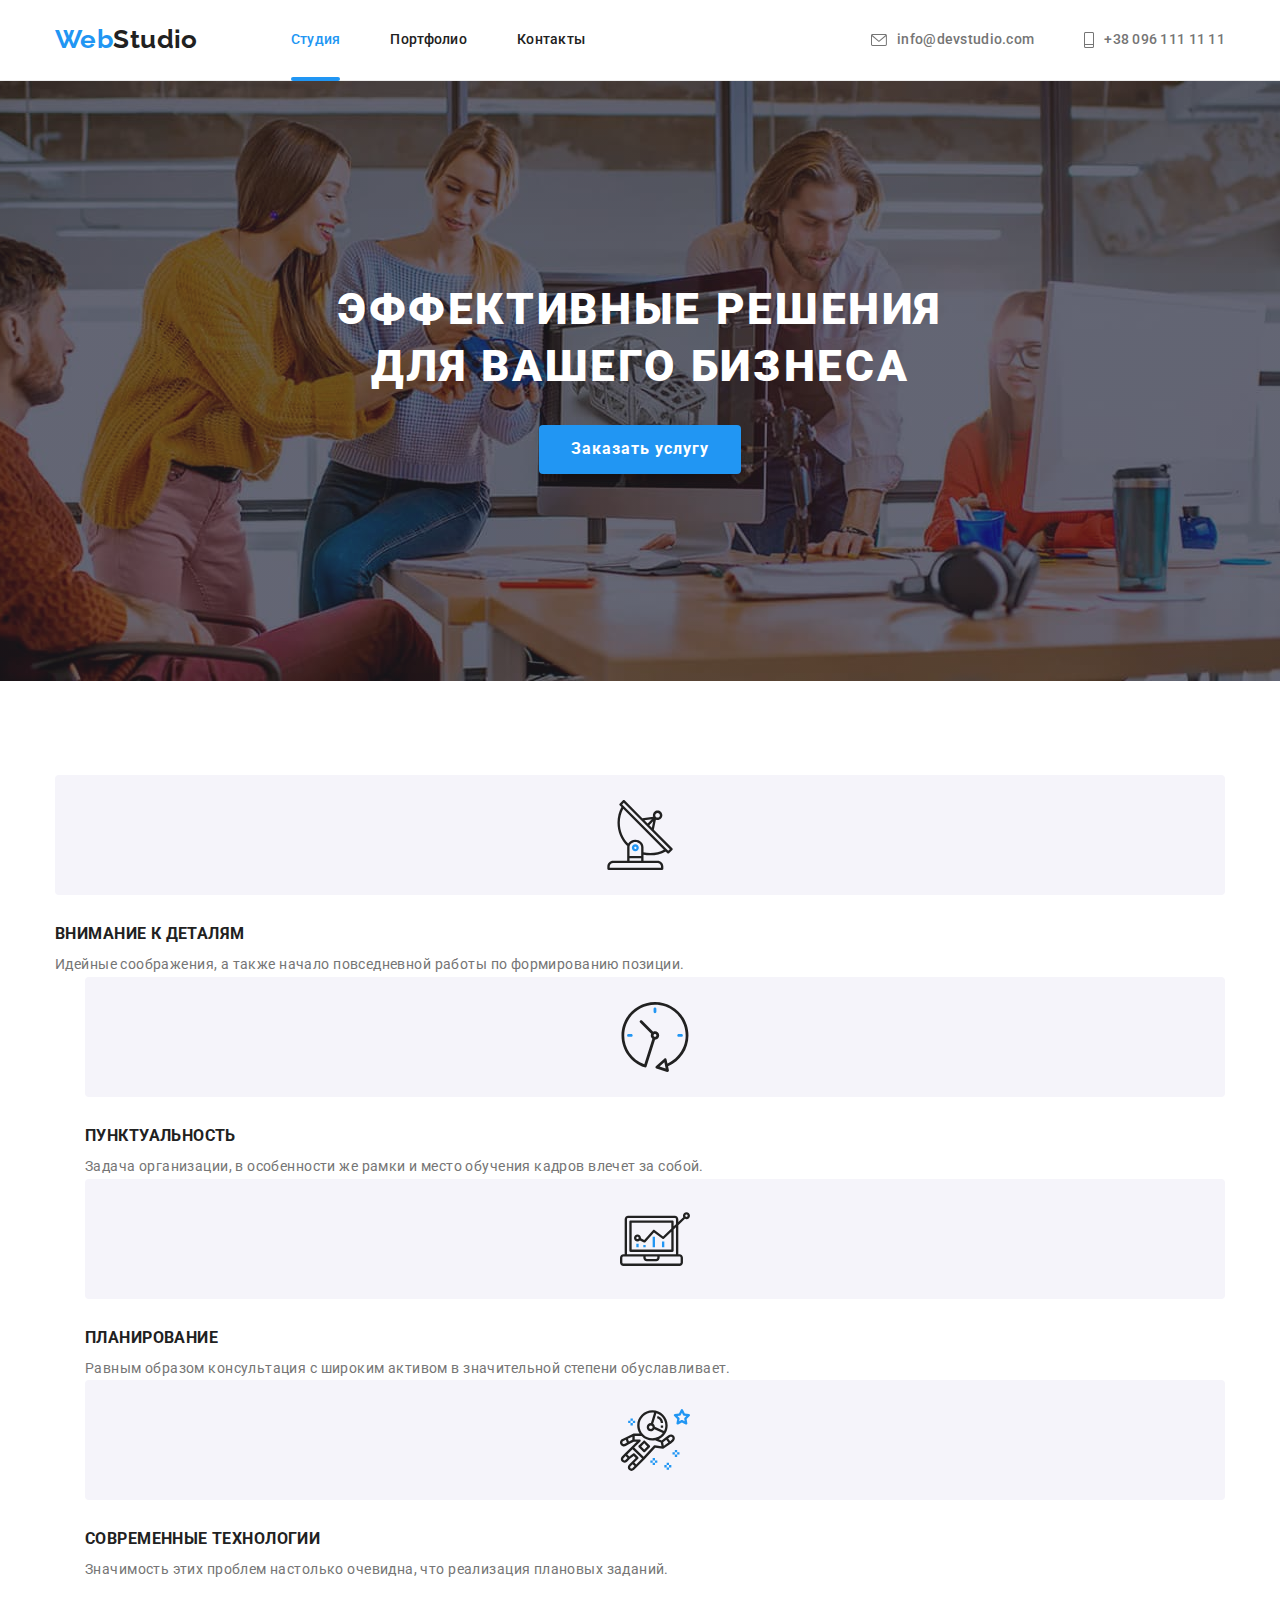
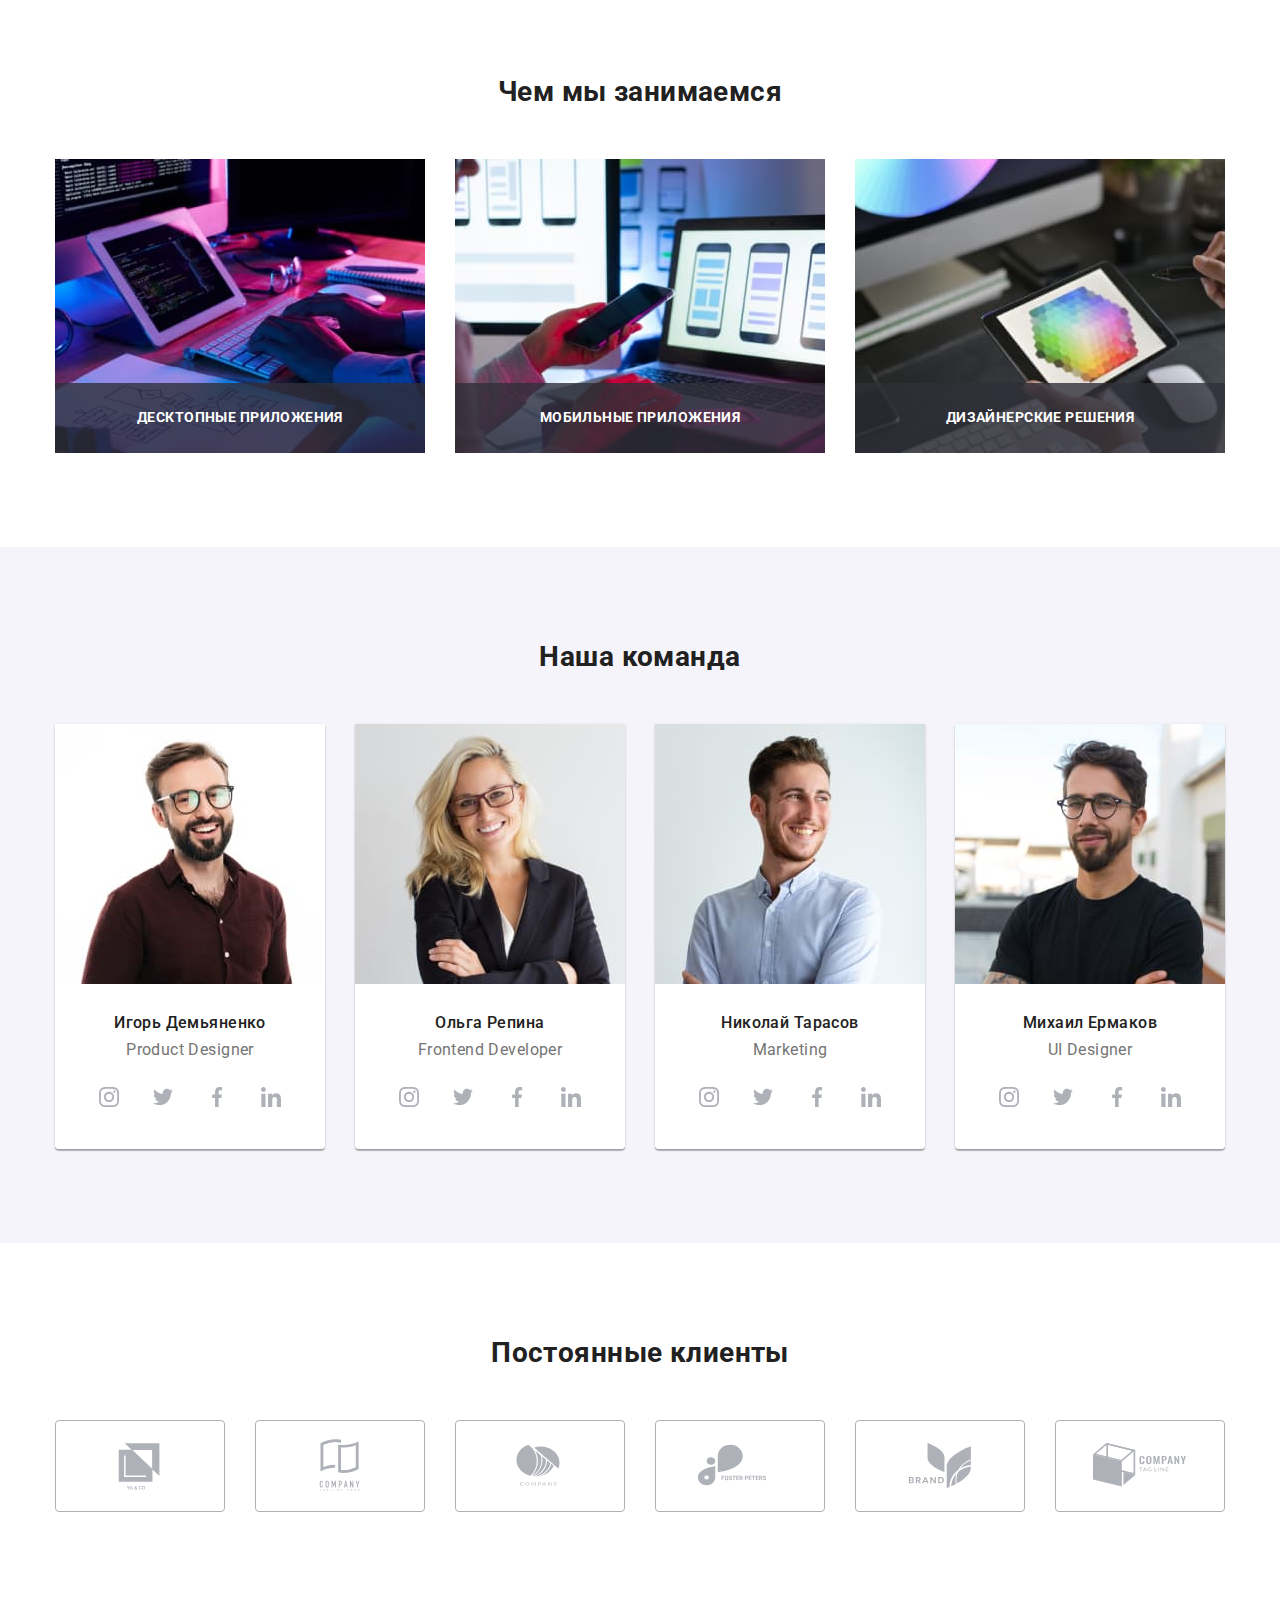
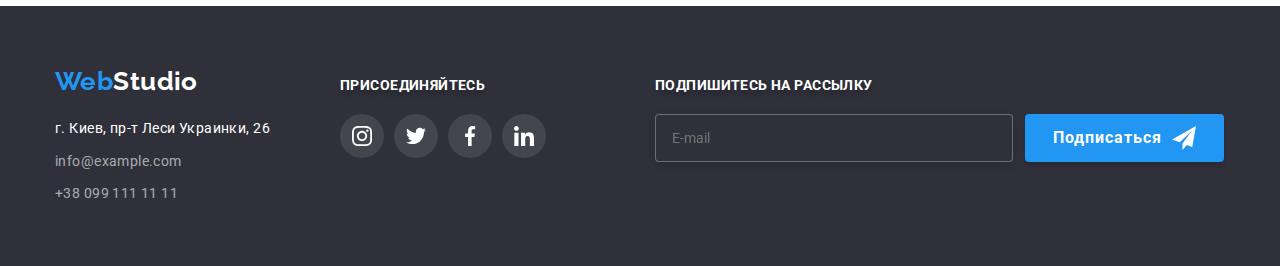
==== commit 31d97503: "hw-8.4" ====
--- a/index.html
+++ b/index.html
@@ -38,14 +38,14 @@
         <div class="contacts">
           <ul class="contacts__list list">
             <li class="contacts__item">
-              <a class="contacts__link" href="mailto:info@devstudio.com">
+              <a class="contacts__link mail" href="mailto:info@devstudio.com">
                 <svg class="contacts__icon" width="16" height="12">
                   <use href="img/icons.svg#icon-email">
                   </use>
                 </svg>info@devstudio.com</a>
             </li>
             <li class="contacts__item">
-              <a class="contacts__link" href="telto:+380961111111">
+              <a class="contacts__link tel" href="telto:+380961111111">
                 <svg class="contacts__icon" width="10" height="16">
                   <use href="img/icons.svg#icon-phone"></use>
                 </svg>+38 096 111 11 11</a>
@@ -60,18 +60,18 @@
         </button>
       </div>
       <div class="mob-menu is-hidden" data-menu>
-        <button type="button" class="menu-btn" data-menu-close>
-          <svg class="menu-close" width="18" height="18">
-            <use href="img/icons.svg#icon-menu-close">
-            </use>
-          </svg>
-        </button>
         <div class="container menu">
+          <button type="button" class="menu-btn" data-menu-close>
+            <svg class="menu-close" width="18" height="18">
+              <use href="img/icons.svg#icon-menu-close">
+              </use>
+            </svg>
+          </button>
           <div class="mob-menu-top">
             
             <ul class="mob-menu__list list">
               <li class="mob-menu__item">
-                <a class="mob-menu__link" href="./index.html">Студия</a>
+                <a class="mob-menu__link mob-current" href="./index.html">Студия</a>
               </li>
               <li class="mob-menu__item">
                 <a class="mob-menu__link" href="./portfolio.html">Портфолио</a>
--- a/css/main.min.css
+++ b/css/main.min.css
@@ -1,2 +1,2 @@
-:root{--primary-text-color: #757575;--title-text-color: #212121;--accent-color: #2196f3;--accent-hover: #188ce8;--primary-white-color: #ffffff;--primary-background: #2f303a;--secondary-background: #f5f4fa;--top-border: #ececec;--bottom-border: #eeeeee;--icons-color: #afb1b8;--card-gap: 30px}h1,h2,h3,h4,h5,h6,p{margin:0}ul,button{margin:0;padding:0}img{display:block;max-width:100%;height:auto}textarea{resize:none}a{text-decoration:none}body{font-family:'Roboto', sans-serif;font-weight:400;font-size:14px;line-height:1.7;letter-spacing:0.03em;background-color:var(--primary-white-color);color:var(--primary-text-color)}.list{padding:0;margin:0;list-style:none}.hidden{display:none}.logo{font-family:'Raleway', sans-serif;font-weight:700;font-size:26px;line-height:1.2;text-decoration:none}@media screen and (max-width: 1199px){.logo{font-weight:700;font-size:24px;line-height:1.16;letter-spacing:.03em}}.logo-header{color:var(--accent-color);padding:16px 0}@media screen and (min-width: 768px){.logo-header{margin-right:88px;padding:26px 0}}@media screen and (min-width: 1200px){.logo-header{padding:24px 0;margin-right:93px}}.logo--dark-color{color:var(--title-text-color)}.logo-footer{display:flex;color:var(--accent-color);margin-bottom:20px;justify-content:center}.logo--light-color{color:var(--primary-white-color)}.container{width:100%;margin:0 auto;padding-left:15px;padding-right:15px}@media screen and (min-width: 480px){.container{width:480px}}@media screen and (min-width: 768px){.container{width:768px}}@media screen and (min-width: 1200px){.container{width:1200px}}.header-container{display:flex;align-items:baseline;align-items:center;position:relative}.footer-container{align-items:baseline}@media screen and (min-width: 768px){.footer-container{display:flex}}@media screen and (min-width: 768px) and (max-width: 1199px){.footer-container{flex-wrap:wrap;justify-content:space-around}}.section-wrap{padding-top:60px;padding-bottom:60px}@media screen and (min-width: 1200px){.section-wrap{padding-top:94px;padding-bottom:94px}}.no-wrap{padding-top:0}.title{font-weight:700;font-size:28px;line-height:1.17;text-align:center;color:var(--title-text-color)}@media screen and (max-width: 767px){.title{margin-bottom:0}}@media screen and (min-width: 1200px){.title{margin-bottom:50px}}.button-primary{border:0;padding:10px 32px;min-width:136px;text-align:center;font-weight:700;font-size:16px;line-height:1.8;letter-spacing:.06em;color:var(--primary-white-color);background-color:var(--accent-color);box-shadow:0px 4px 4px rgba(0,0,0,0.15);cursor:pointer;border-radius:4px;transition:color 250ms cubic-bezier(0.4, 0, 0.2, 1),background-color 250ms cubic-bezier(0.4, 0, 0.2, 1)}.button-primary:hover,.button-primary:focus{color:var(--primary-white-color);background-color:var(--accent-hover)}.button-secondary,.button-current{border:0;padding:6px 22px;font-weight:500;font-size:16px;line-height:1.6;letter-spacing:.03em;cursor:pointer;border-radius:4px;transition:color 250ms cubic-bezier(0.4, 0, 0.2, 1),background-color 250ms cubic-bezier(0.4, 0, 0.2, 1),box-shadow 250ms cubic-bezier(0.4, 0, 0.2, 1)}.button-secondary{background-color:var(--secondary-background);color:var(--title-text-color)}.button-secondary:hover,.button-secondary:focus{color:var(--primary-white-color);background-color:var(--accent-color);box-shadow:0px 3px 1px rgba(0,0,0,0.1),0px 1px 2px rgba(0,0,0,0.08),0px 2px 2px rgba(0,0,0,0.12)}.button-current{color:var(--primary-white-color);background-color:var(--accent-color);box-shadow:0px 3px 1px rgba(0,0,0,0.1),0px 1px 2px rgba(0,0,0,0.08),0px 2px 2px rgba(0,0,0,0.12)}.subscribe__btn{padding:10px 28px;display:flex;align-items:center}.modal__btn{display:flex;width:30px;height:30px;border-radius:50%;background-color:var(--primary-white-color);border:1px solid rgba(0,0,0,0.1);filter:drop-shadow(0px 4px 4px rgba(0,0,0,0.25));align-items:center;justify-content:center;position:absolute;top:8px;right:8px;cursor:pointer;transition:drop-shadow 250ms cubic-bezier(0.4, 0, 0.2, 1),fill 250ms cubic-bezier(0.4, 0, 0.2, 1),background-color 250ms cubic-bezier(0.4, 0, 0.2, 1)}.modal__btn:hover,.modal__btn:focus{filter:drop-shadow(0px 1px 4px rgba(0,0,0,0.25));fill:var(--accent-color)}.btn-submit{display:flex;margin-left:auto;margin-right:auto}.backdrop{width:100vw;height:100vh;background:rgba(0,0,0,0.2);position:fixed;top:0;transition:opacity 600ms, visibility 600ms}.backdrop.is-hidden .modal{transform:rotate(180deg) scale(0.1) translate(2600px, 2000px)}.modal{width:100%;min-height:581px;background-color:var(--primary-white-color);box-shadow:0px 1px 3px rgba(0,0,0,0.12),0px 1px 1px rgba(0,0,0,0.14),0px 2px 1px rgba(0,0,0,0.2);border-radius:4px;position:absolute;top:50%;left:50%;transform:translate(-50%, -50%) rotate(0) scale(1);transition:600ms;padding:40px}@media screen and (min-width: 480px) and (max-width: 1199px){.modal{width:450px}}@media screen and (min-width: 1200px){.modal{width:528px}}.modal__title{margin-bottom:12px;text-align:center;font-weight:700;font-size:20px;line-height:1.5;color:var(--title-text-color)}@media screen and (min-width: 1200px){.modal__title{font-weight:700;font-size:20px;line-height:1.15}}.modal__form{width:100%}.modal__field{display:flex;flex-direction:column;margin-bottom:10px}.modal__field label{margin-bottom:4px}.modal__field input{margin:0;padding:11px 12px 11px 42px;border-radius:4px;border:1px solid rgba(33,33,33,0.2)}.modal__field textarea{margin:0;padding:11px 12px;border-radius:4px;border:1px solid rgba(33,33,33,0.2);transition:border-color 250ms cubic-bezier(0.4, 0, 0.2, 1)}.modal__text{line-height:1}.modal__form-wrap{position:relative}.modal__input{width:100%;transition:border-color 250ms cubic-bezier(0.4, 0, 0.2, 1)}.modal__input:hover,.modal__input:focus{border-color:var(--accent-color)}.modal__icon{position:absolute;left:12px;top:50%;transform:translateY(-50%);transition:fill 250ms cubic-bezier(0.4, 0, 0.2, 1)}.modal__input:hover+.modal__icon,.modal__input:focus+.modal__icon{fill:var(--accent-color)}.modal__field-bottom{margin-bottom:20px}.modal__textarea:hover,.modal__textarea:focus{border-color:var(--accent-color)}.checkbox{display:flex;margin-bottom:30px;text-align:center;justify-content:center}.checkbox__input{position:absolute;appearance:none}.checkbox__label{display:flex;align-items:flex-end;justify-content:center;font-size:12px;line-height:1.16}@media screen and (min-width: 1200px){.checkbox__label{font-size:14px;line-height:1}}.checkbox__label span{width:16px;height:15px;border:2px solid #000000;border-radius:2px;margin-right:5px;display:flex;align-items:center;justify-content:center}.checkbox__input:checked+.checkbox__label>span{background-color:var(--accent-color);border:none}.checkbox__input:focus+.checkbox__label>span,.checkbox__input:hover+.checkbox__label>span{border-color:var(--accent-color)}.checkbox__input:checked+.checkbox__label svg{fill:var(--primary-white-color)}.checkbox__icon{fill:transparent}.checkbox__link{font-size:12px;line-height:1.16;align-items:flex-end;margin-left:2px;color:var(--accent-color);text-decoration:underline}@media screen and (min-width: 1200px){.checkbox__link{font-size:14px;line-height:1}}.is-hidden{opacity:0;pointer-events:none;visibility:hidden}.header{border-bottom:1px solid var(--top-border)}.nav{display:flex}.nav__list{display:none;align-items:center}@media screen and (min-width: 768px){.nav__list{display:flex}}.nav__item+.nav__item{margin-left:50px}.nav__link{display:flex;padding:32px 0;font-weight:500;font-size:14px;line-height:1.1;letter-spacing:.02em;text-decoration:none;color:var(--title-text-color);transition:color 250ms cubic-bezier(0.4, 0, 0.2, 1)}.nav__link:hover,.nav__link:focus{color:var(--accent-color)}.current{color:var(--accent-color);position:relative}.current::after{content:'';width:100%;height:4px;position:absolute;background-color:var(--accent-color);left:0;bottom:-1px;border-radius:2px}.contacts{display:none}@media screen and (min-width: 768px){.contacts{display:flex;align-items:flex-start;margin-left:auto}}@media screen and (min-width: 1200px){.contacts__list{display:flex}.contacts__item+.contacts__item{margin-left:50px}}@media screen and (min-width: 768px) and (max-width: 1199px){.contacts__item+.contacts__item{margin-top:10px}.contacts__item:first-of-type{padding-top:20px}.contacts__item:last-of-type{padding-bottom:21px}}.contacts__link{font-weight:500;font-size:12px;line-height:1.16;letter-spacing:.02em;text-decoration:none;color:var(--primary-text-color);align-items:center;display:flex;transition:color 250ms cubic-bezier(0.4, 0, 0.2, 1)}.contacts__link:hover,.contacts__link:focus{color:var(--accent-color)}@media screen and (min-width: 1200px){.contacts__link{padding:32px 0;font-weight:500;font-size:14px;line-height:1.1;letter-spacing:.02em}}.contacts__icon{margin-right:10px;fill:currentColor}.mob-menu{transition:opacity 600ms, visibility 600ms}.mob-menu.is-hidden .menu{transform:rotate(180deg) scale(0.1)}.menu{transform:rotate(0) scale(1);transition:600ms}.menu-btn{position:absolute;top:10px;right:15px;width:40px;height:40px;display:block;margin-left:auto;border:transparent;background-color:transparent;cursor:pointer;transition:fill 250ms cubic-bezier(0.4, 0, 0.2, 1)}.menu-btn:hover,.menu-btn:focus{fill:var(--accent-color)}@media screen and (min-width: 768px){.menu-btn{display:none}}.mob-menu{position:fixed;z-index:1;background-color:var(--primary-white-color);width:100vw;height:100vh;overflow:auto;top:0;left:0;padding-top:48px;padding-bottom:48px}.mob-menu .container{height:100%;display:flex;flex-direction:column;justify-content:space-between}.mob-contacts{margin-bottom:64px}.mob-menu__item:not(:last-child),.mob-contacts__item:not(:last-child){margin-bottom:32px}.mob-menu__link{font-weight:500;font-size:40px;line-height:1.175;letter-spacing:.02em;color:var(--title-text-color);transition:color 250ms cubic-bezier(0.4, 0, 0.2, 1)}.mob-menu__link:hover,.mob-menu__link:focus{color:var(--accent-color)}.mob-contacts__link{font-size:34px;line-height:1.17;color:var(--accent-color)}.mob-contacts__link--tell{font-size:24px;line-height:1.16;color:var(--primary-text-color)}.mob-soc__link{font-size:18px;line-height:1.22;color:var(--accent-color)}.mob-soc{display:flex}.mob-soc__item{padding-right:10px;margin-right:10px}.mob-soc__item:not(:last-of-type){border-right:1px solid rgba(33,33,33,0.2)}.overlay{max-width:1600px;width:100%;height:600px;margin-left:auto;margin-right:auto;background-image:linear-gradient(rgba(47,48,58,0.4), rgba(47,48,58,0.4)),url(../img/index/hero/hero-bg-mob.jpg);background-repeat:no-repeat;background-position:center;background-size:cover}@media (min-device-pixel-ratio: 2), (min-resolution: 192dpi), (min-resolution: 2dppx){.overlay{background-image:linear-gradient(rgba(47,48,58,0.4), rgba(47,48,58,0.4)),url(../img/index/hero/hero-bg-mob-2x.jpg)}}@media screen and (max-width: 1199px){.overlay{height:400px}}@media screen and (min-width: 768px) and (max-width: 1199px){.overlay{background-image:linear-gradient(rgba(47,48,58,0.4), rgba(47,48,58,0.4)),url(../img/index/hero/hero-bg-tab.jpg)}}@media screen and (min-width: 768px) and (max-width: 1199px) and (min-device-pixel-ratio: 2), screen and (min-width: 768px) and (max-width: 1199px) and (min-resolution: 192dpi), screen and (min-width: 768px) and (max-width: 1199px) and (min-resolution: 2dppx){.overlay{background-image:linear-gradient(rgba(47,48,58,0.4), rgba(47,48,58,0.4)),url(../img/index/hero/hero-bg-tab-2x.jpg)}}@media screen and (min-width: 1200px){.overlay{background-image:linear-gradient(rgba(47,48,58,0.4), rgba(47,48,58,0.4)),url(../img/index/hero/hero-bg-desk.jpg)}}@media screen and (min-width: 1200px) and (min-device-pixel-ratio: 2), screen and (min-width: 1200px) and (min-resolution: 192dpi), screen and (min-width: 1200px) and (min-resolution: 2dppx){.overlay{background-image:linear-gradient(rgba(47,48,58,0.4), rgba(47,48,58,0.4)),url(../img/index/hero/hero-bg-desk-2x.jpg)}}.hero{width:100%;padding-top:200px;padding-bottom:200px;text-align:center;background-color:var(--primary-background)}@media screen and (max-width: 1200px){.hero{padding-top:118px;padding-bottom:118px}}.hero__title{width:100%;margin-top:0;margin-bottom:30px;margin-left:auto;margin-right:auto;font-weight:900;font-size:26px;line-height:1.6;letter-spacing:.06em;text-transform:uppercase;color:var(--primary-white-color)}@media screen and (min-width: 480px) and (max-width: 1199px){.hero__title{width:360px}}@media screen and (min-width: 1200px){.hero__title{font-weight:900;font-size:44px;line-height:1.3;letter-spacing:.06em;width:696px}}.features__list{display:flex;margin-left:auto;margin-right:auto}@media screen and (max-width: 767px){.features__list{flex-direction:column}}@media screen and (min-width: 768px) and (max-width: 1199px){.features__list{flex-wrap:wrap;margin:-15px}}@media screen and (max-width: 767px){.features__item:not(:last-child){margin-bottom:30px}}@media screen and (min-width: 768px) and (max-width: 1199px){.features__item{width:calc((100% - 2 * 30px) / 2);margin:15px}}@media screen and (min-width: 1200px){.features__item+.features__item{margin-left:30px}}.features__wrap{display:flex;height:120px;background-color:var(--secondary-background);border-radius:4px;margin-bottom:30px;align-items:center;justify-content:center}.features__title{margin-bottom:10px;font-weight:700;line-height:1.1;font-weight:700;line-height:1.1;text-transform:uppercase;color:var(--title-text-color)}@media screen and (max-width: 1199px){.features__title{text-align:center}}@media screen and (max-width: 1199px){.section-work{display:none}}.work__list{display:flex}.work__tumb{position:relative}.work__text{display:flex;position:absolute;bottom:0;left:0;font-weight:700;line-height:1.1;text-align:center;text-transform:uppercase;color:var(--primary-white-color);background-color:rgba(47,48,58,0.8);height:70px;width:100%;justify-content:center;align-items:center}.work__item+.work__item{margin-left:30px}.section-team{background-color:var(--secondary-background)}@media screen and (min-width: 768px){.team__list{display:flex;flex-wrap:wrap;margin-left:-30px}}.team__item{box-shadow:0px 1px 3px rgba(0,0,0,0.12),0px 1px 1px rgba(0,0,0,0.14),0px 2px 1px rgba(0,0,0,0.2);border-radius:0px 0px 4px 4px}@media screen and (min-width: 768px){.team__item{width:calc(100% / 2 - var(--card-gap));margin-left:var(--card-gap)}}@media screen and (max-width: 1199px){.team__item{margin-top:30px}}@media screen and (min-width: 1200px){.team__item{width:calc(100% / 4 - var(--card-gap))}}.team__content{padding:30px 32px;background-color:var(--primary-white-color);border-radius:0px 0px 4px 4px}@media screen and (min-width: 768px) and (max-width: 1199px){.team__content{width:354px;flex-wrap:wrap}}.team__name{font-weight:500;font-size:16px;line-height:1.1;text-align:center;color:var(--title-text-color);margin-bottom:10px}.team__prof{font-size:16px;line-height:1.1;text-align:center;margin-bottom:16px}.socials{display:flex;justify-content:center}.socials__item+.socials__item{margin-left:10px}.socials__link{display:flex;height:44px;width:44px;border-radius:50%;align-items:center;justify-content:center;color:var(--icons-color);transition:color 250ms cubic-bezier(0.4, 0, 0.2, 1),background-color 250ms cubic-bezier(0.4, 0, 0.2, 1)}.socials__link:hover,.socials__link:focus{background-color:var(--accent-color);color:var(--primary-white-color)}.socials__icon{fill:currentColor}.clients__list{margin:0 auto;text-align:center}@media screen and (min-width: 480px){.clients__list{display:flex;flex-wrap:wrap;margin-left:-30px}}.clients__item{margin-top:30px}@media screen and (min-width: 480px){.clients__item{width:calc(100% / 2 - var(--card-gap));margin-left:var(--card-gap);margin-top:30px}}@media screen and (min-width: 768px){.clients__item{width:calc(100% / 3 - var(--card-gap))}}@media screen and (min-width: 1200px){.clients__item{width:calc(100% / 6 - var(--card-gap));margin-top:0}}.clients__link{display:flex;margin:0 auto;width:210px;height:92px;border:1px solid var(--icons-color);border-radius:4px;align-items:center;justify-content:center;color:var(--icons-color);cursor:pointer;transition:color 250ms cubic-bezier(0.4, 0, 0.2, 1),border-color 250ms cubic-bezier(0.4, 0, 0.2, 1)}.clients__link:hover,.clients__link:focus{color:var(--accent-color);border:1px solid var(--accent-color)}@media screen and (min-width: 768px){.clients__link{width:226px}}@media screen and (min-width: 1200px){.clients__link{width:170px}}.clients__icon{fill:currentColor}.footer{background-color:var(--primary-background);padding-top:60px;padding-bottom:60px}@media screen and (min-width: 1200px){.footer-wrap{margin-right:70px}}.address__list{text-align:center}.address__item:not(:last-child){margin-bottom:9px}.address__map{font-style:normal;text-decoration:none;color:var(--primary-white-color);transition:color 250ms cubic-bezier(0.4, 0, 0.2, 1)}.address__map:hover,.address__map:focus{color:var(--accent-color)}.address__contact{font-style:normal;text-decoration:none;color:rgba(255,255,255,0.6);transition:color 250ms cubic-bezier(0.4, 0, 0.2, 1)}.address__contact:hover,.address__contact:focus{color:var(--accent-color)}.bottom-text{margin-bottom:20px;text-transform:uppercase;font-weight:700;line-height:1.14;font-weight:700;line-height:1.14;color:var(--primary-white-color);text-shadow:0px 4px 4px rgba(0,0,0,0.25)}@media screen and (max-width: 1199px){.bottom-text{margin-top:60px;text-align:center}}@media screen and (min-width: 768px) and (max-width: 1199px){.join__text{margin-top:0}}.join__list{display:flex;justify-content:center}.join__item+.join__item{margin-left:10px}.join__link{display:flex;height:44px;width:44px;border-radius:50%;align-items:center;justify-content:center;color:var(--primary-white-color);background-image:linear-gradient(rgba(255,255,255,0.1), rgba(255,255,255,0.1));transition:background-color 250ms cubic-bezier(0.4, 0, 0.2, 1)}.join__link:hover,.join__link:focus{background-color:var(--accent-color)}.join__icon{fill:currentColor}.subscribe{display:flex;width:570px;flex-direction:column;margin-left:auto}.subscribe input{width:100%;margin-right:12px;padding:15px 16px;color:rgba(255,255,255,0.6);background-color:var(--primary-background);border:1px solid rgba(255,255,255,0.3);filter:drop-shadow(0px 4px 4px rgba(0,0,0,0.15));border-radius:4px}@media screen and (max-width: 1199px){.subscribe input{margin-bottom:20px}}@media screen and (min-width: 480px) and (max-width: 1199px){.subscribe input{width:450px}}@media screen and (min-width: 1200px){.subscribe input{width:358px}}@media screen and (max-width: 1200px){.subscribe{width:100%;text-align:center;text-align:-webkit-center}}@media screen and (min-width: 1200px){.subscribe__form{display:flex}}.subscribe__icon{margin-left:10px}.filter__list{display:flex;flex-wrap:wrap;margin-top:-15px;margin-left:-8px}@media screen and (min-width: 768px){.filter__list{margin-top:0;justify-content:center}}@media screen and (min-width: 1200px){.filter__list{margin-bottom:50px}}.filter__item{margin-top:15px;margin-left:8px}@media screen and (min-width: 768px){.filter__item{margin-top:0}}@media screen and (min-width: 768px){.project__list{display:flex;flex-wrap:wrap;margin-left:calc(-1 * var(--card-gap))}}@media screen and (min-width: 1200px){.project__list{margin-left:calc(-1 * var(--card-gap));margin-top:calc(-1 * var(--card-gap))}}.project__item{margin-top:40px}.project__item+.project__item{margin-top:var(--card-gap)}@media screen and (min-width: 768px){.project__item{width:calc(100% / 2 - var(--card-gap));margin-left:var(--card-gap);margin-top:var(--card-gap)}}@media screen and (min-width: 1200px){.project__item{width:calc(100% / 3 - var(--card-gap));margin-left:var(--card-gap);margin-top:var(--card-gap)}}.project__link{display:block;text-decoration:none;transition:box-shadow 250ms cubic-bezier(0.4, 0, 0.2, 1)}.project__link:hover,.project__link:focus{border:1px solid var(--bottom-border);box-shadow:0px 1px 1px rgba(0,0,0,0.12),0px 4px 4px rgba(0,0,0,0.06),1px 4px 6px rgba(0,0,0,0.16)}.project__tumb{position:relative;overflow:hidden}.project__text{position:absolute;top:0;left:0;font-size:18px;line-height:1.5;color:var(--primary-white-color);background-color:rgba(33,150,243,0.9);padding:63px 24px;height:100%;transform:translateY(101%);transition:transform 250ms cubic-bezier(0.4, 0, 0.2, 1)}.project__link:hover .project__text,.project__link:focus .project__text{transform:translateY(0)}.project__content{padding:20px 24px;border:1px solid var(--bottom-border);border-top:0}@media screen and (min-width: 768px) and (max-width: 1199px){.first__project{height:146px}}.project__name{font-weight:700;font-size:18px;line-height:2;letter-spacing:.06em;color:var(--title-text-color);margin-bottom:4px}.project__about{font-size:16px;line-height:1.8;color:var(--primary-text-color)}
+:root{--primary-text-color: #757575;--title-text-color: #212121;--accent-color: #2196f3;--accent-hover: #188ce8;--primary-white-color: #ffffff;--primary-background: #2f303a;--secondary-background: #f5f4fa;--top-border: #ececec;--bottom-border: #eeeeee;--icons-color: #afb1b8;--card-gap: 30px}h1,h2,h3,h4,h5,h6,p{margin:0}ul,button{margin:0;padding:0}img{display:block;max-width:100%;height:auto}textarea{resize:none}a{text-decoration:none}body{font-family:'Roboto', sans-serif;font-weight:400;font-size:14px;line-height:1.7;letter-spacing:0.03em;background-color:var(--primary-white-color);color:var(--primary-text-color)}.list{padding:0;margin:0;list-style:none}.hidden{display:none}.logo{font-family:'Raleway', sans-serif;font-weight:700;font-size:26px;line-height:1.2;text-decoration:none}@media screen and (max-width: 1199px){.logo{font-weight:700;font-size:24px;line-height:1.16;letter-spacing:.03em}}.logo-header{color:var(--accent-color);padding:16px 0}@media screen and (min-width: 768px){.logo-header{margin-right:88px;padding:26px 0}}@media screen and (min-width: 1200px){.logo-header{padding:24px 0;margin-right:93px}}.logo--dark-color{color:var(--title-text-color)}.logo-footer{display:flex;color:var(--accent-color);margin-bottom:20px}@media screen and (max-width: 1199px){.logo-footer{justify-content:center}}.logo--light-color{color:var(--primary-white-color)}.container{width:100%;margin:0 auto;padding-left:15px;padding-right:15px}@media screen and (min-width: 480px){.container{width:480px}}@media screen and (min-width: 768px){.container{width:768px}}@media screen and (min-width: 1200px){.container{width:1200px}}.header-container{display:flex;align-items:center;position:relative}.footer-container{align-items:baseline}@media screen and (min-width: 768px){.footer-container{display:flex}}@media screen and (min-width: 768px) and (max-width: 1199px){.footer-container{flex-wrap:wrap;justify-content:space-around}}.section-wrap{padding-top:60px;padding-bottom:60px}@media screen and (min-width: 1200px){.section-wrap{padding-top:94px;padding-bottom:94px}}.no-wrap{padding-top:0}.title{font-weight:700;font-size:28px;line-height:1.17;text-align:center;color:var(--title-text-color)}@media screen and (max-width: 1199px){.title{margin-bottom:30px}}@media screen and (min-width: 1200px){.title{margin-bottom:50px}}.button-primary{border:0;padding:10px 32px;min-width:136px;text-align:center;font-weight:700;font-size:16px;line-height:1.8;letter-spacing:.06em;color:var(--primary-white-color);background-color:var(--accent-color);box-shadow:0px 4px 4px rgba(0,0,0,0.15);cursor:pointer;border-radius:4px;transition:color 250ms cubic-bezier(0.4, 0, 0.2, 1),background-color 250ms cubic-bezier(0.4, 0, 0.2, 1)}.button-primary:hover,.button-primary:focus{color:var(--primary-white-color);background-color:var(--accent-hover)}.button-secondary,.button-current{border:0;padding:6px 22px;font-weight:500;font-size:16px;line-height:1.6;letter-spacing:.03em;cursor:pointer;border-radius:4px;transition:color 250ms cubic-bezier(0.4, 0, 0.2, 1),background-color 250ms cubic-bezier(0.4, 0, 0.2, 1),box-shadow 250ms cubic-bezier(0.4, 0, 0.2, 1)}.button-secondary{background-color:var(--secondary-background);color:var(--title-text-color)}.button-secondary:hover,.button-secondary:focus{color:var(--primary-white-color);background-color:var(--accent-color);box-shadow:0px 3px 1px rgba(0,0,0,0.1),0px 1px 2px rgba(0,0,0,0.08),0px 2px 2px rgba(0,0,0,0.12)}.button-current{color:var(--primary-white-color);background-color:var(--accent-color);box-shadow:0px 3px 1px rgba(0,0,0,0.1),0px 1px 2px rgba(0,0,0,0.08),0px 2px 2px rgba(0,0,0,0.12)}.subscribe__btn{padding:10px 28px;display:flex;align-items:center}.modal__btn{display:flex;width:30px;height:30px;border-radius:50%;background-color:var(--primary-white-color);border:1px solid rgba(0,0,0,0.1);filter:drop-shadow(0px 4px 4px rgba(0,0,0,0.25));align-items:center;justify-content:center;position:absolute;top:8px;right:8px;cursor:pointer;transition:drop-shadow 250ms cubic-bezier(0.4, 0, 0.2, 1),fill 250ms cubic-bezier(0.4, 0, 0.2, 1),background-color 250ms cubic-bezier(0.4, 0, 0.2, 1)}.modal__btn:hover,.modal__btn:focus{filter:drop-shadow(0px 1px 4px rgba(0,0,0,0.25));fill:var(--accent-color)}.btn-submit{display:flex;margin-left:auto;margin-right:auto}.backdrop{width:100vw;height:100vh;background:rgba(0,0,0,0.2);position:fixed;top:0;transition:opacity 600ms, visibility 600ms}.backdrop.is-hidden .modal{transform:rotate(180deg) scale(0.1) translate(2600px, 2000px)}.modal{width:100%;min-height:581px;background-color:var(--primary-white-color);box-shadow:0px 1px 3px rgba(0,0,0,0.12),0px 1px 1px rgba(0,0,0,0.14),0px 2px 1px rgba(0,0,0,0.2);border-radius:4px;position:absolute;top:50%;left:50%;transform:translate(-50%, -50%) rotate(0) scale(1);transition:600ms;padding:40px}@media screen and (min-width: 480px) and (max-width: 1199px){.modal{width:450px}}@media screen and (min-width: 1200px){.modal{width:528px}}.modal__title{margin-bottom:12px;text-align:center;font-weight:700;font-size:20px;line-height:1.5;color:var(--title-text-color)}@media screen and (min-width: 1200px){.modal__title{font-weight:700;font-size:20px;line-height:1.15}}.modal__form{width:100%}.modal__field{display:flex;flex-direction:column;margin-bottom:10px}.modal__field label{margin-bottom:4px}.modal__field input{margin:0;padding:11px 12px 11px 42px;border-radius:4px;border:1px solid rgba(33,33,33,0.2)}.modal__field textarea{margin:0;padding:11px 12px;border-radius:4px;border:1px solid rgba(33,33,33,0.2);transition:border-color 250ms cubic-bezier(0.4, 0, 0.2, 1)}.modal__text{line-height:1}.modal__form-wrap{position:relative}.modal__input{width:100%;transition:border-color 250ms cubic-bezier(0.4, 0, 0.2, 1)}.modal__input:hover,.modal__input:focus{border-color:var(--accent-color)}.modal__icon{position:absolute;left:12px;top:50%;transform:translateY(-50%);transition:fill 250ms cubic-bezier(0.4, 0, 0.2, 1)}.modal__input:hover+.modal__icon,.modal__input:focus+.modal__icon{fill:var(--accent-color)}.modal__field-bottom{margin-bottom:20px}.modal__textarea:hover,.modal__textarea:focus{border-color:var(--accent-color)}.checkbox{display:flex;margin-bottom:30px;text-align:center;justify-content:center}@media screen and (max-width: 445px){.checkbox{display:inline-block}}.checkbox__input{position:absolute;appearance:none}.checkbox__label{display:flex;align-items:flex-end;justify-content:center;font-size:12px;line-height:1.16}@media screen and (min-width: 1200px){.checkbox__label{font-size:14px;line-height:1}}.checkbox__label span{width:16px;height:15px;border:2px solid #000000;border-radius:2px;margin-right:5px;display:flex;align-items:center;justify-content:center}.checkbox__input:checked+.checkbox__label>span{background-color:var(--accent-color);border:none}.checkbox__input:focus+.checkbox__label>span,.checkbox__input:hover+.checkbox__label>span{border-color:var(--accent-color)}.checkbox__input:checked+.checkbox__label svg{fill:var(--primary-white-color)}.checkbox__icon{fill:transparent}.checkbox__link{font-size:12px;line-height:1.16;align-items:flex-end;margin-left:2px;color:var(--accent-color);text-decoration:underline}@media screen and (min-width: 1200px){.checkbox__link{font-size:14px;line-height:1}}.is-hidden{opacity:0;pointer-events:none;visibility:hidden}.header{border-bottom:1px solid var(--top-border)}.nav{display:flex}.nav__list{display:none;align-items:center}@media screen and (min-width: 768px){.nav__list{display:flex}}.nav__item+.nav__item{margin-left:50px}.nav__link{display:flex;padding:32px 0;font-weight:500;font-size:14px;line-height:1.1;letter-spacing:.02em;text-decoration:none;color:var(--title-text-color);transition:color 250ms cubic-bezier(0.4, 0, 0.2, 1)}.nav__link:hover,.nav__link:focus{color:var(--accent-color)}.current{color:var(--accent-color);position:relative}.current::after{content:'';width:100%;height:4px;position:absolute;background-color:var(--accent-color);left:0;bottom:-1px;border-radius:2px}.contacts{display:none}@media screen and (min-width: 768px){.contacts{display:flex;align-items:flex-start;margin-left:auto}}@media screen and (min-width: 1200px){.contacts__list{display:flex}.contacts__item+.contacts__item{margin-left:50px}}@media screen and (min-width: 768px) and (max-width: 1199px){.contacts__item+.contacts__item{margin-top:10px}}.contacts__link{font-weight:500;font-size:12px;line-height:1.16;letter-spacing:.02em;text-decoration:none;color:var(--primary-text-color);align-items:center;display:flex;transition:color 250ms cubic-bezier(0.4, 0, 0.2, 1)}.contacts__link:hover,.contacts__link:focus{color:var(--accent-color)}@media screen and (min-width: 1200px){.contacts__link{padding:32px 0;font-weight:500;font-size:14px;line-height:1.1;letter-spacing:.02em}}@media screen and (min-width: 768px) and (max-width: 1199px){.mail{padding-top:20px}.tel{padding-bottom:20px}}.contacts__icon{margin-right:10px;fill:currentColor}.mob-menu{transition:opacity 600ms, visibility 600ms}@media screen and (min-width: 768px){.mob-menu{display:none}}.mob-menu.is-hidden .menu{transform:rotate(180deg) scale(0.1)}.menu{transform:rotate(0) scale(1);transition:600ms;padding-top:48px;padding-bottom:48px}.menu-btn{position:absolute;top:10px;right:15px;width:40px;height:40px;display:block;margin-left:auto;border:transparent;background-color:transparent;cursor:pointer;transition:fill 250ms cubic-bezier(0.4, 0, 0.2, 1)}.menu-btn:hover,.menu-btn:focus{fill:var(--accent-color)}@media screen and (min-width: 768px){.menu-btn{display:none}}.mob-menu{position:fixed;z-index:1;background-color:var(--primary-white-color);width:100vw;height:100vh;overflow:auto;top:0;left:0}.mob-menu .container{height:100%;display:flex;flex-direction:column;justify-content:space-between}.mob-contacts{margin-bottom:64px}.mob-menu__item:not(:last-child),.mob-contacts__item:not(:last-child){margin-bottom:32px}.mob-menu__link{font-weight:500;font-size:40px;line-height:1.175;letter-spacing:.02em;color:var(--title-text-color);transition:color 250ms cubic-bezier(0.4, 0, 0.2, 1)}.mob-menu__link:hover,.mob-menu__link:focus{color:var(--accent-color)}.mob-contacts__link{font-size:34px;line-height:1.17;color:var(--accent-color)}.mob-contacts__link--tell{font-size:24px;line-height:1.16;color:var(--primary-text-color)}.mob-soc__link{font-size:18px;line-height:1.22;color:var(--accent-color)}.mob-soc{display:flex;flex-wrap:wrap}.mob-current{color:var(--accent-color)}.mob-soc__item{padding-right:10px;margin-right:10px}.mob-soc__item:not(:last-of-type){border-right:1px solid rgba(33,33,33,0.2)}.overlay{max-width:1600px;width:100%;height:600px;margin-left:auto;margin-right:auto;background-image:linear-gradient(rgba(47,48,58,0.4), rgba(47,48,58,0.4)),url(../img/index/hero/hero-bg-mob.jpg);background-repeat:no-repeat;background-position:center;background-size:cover}@media (min-device-pixel-ratio: 2), (min-resolution: 192dpi), (min-resolution: 2dppx){.overlay{background-image:linear-gradient(rgba(47,48,58,0.4), rgba(47,48,58,0.4)),url(../img/index/hero/hero-bg-mob-2x.jpg)}}@media screen and (max-width: 1199px){.overlay{height:400px}}@media screen and (min-width: 768px) and (max-width: 1199px){.overlay{background-image:linear-gradient(rgba(47,48,58,0.4), rgba(47,48,58,0.4)),url(../img/index/hero/hero-bg-tab.jpg)}}@media screen and (min-width: 768px) and (max-width: 1199px) and (min-device-pixel-ratio: 2), screen and (min-width: 768px) and (max-width: 1199px) and (min-resolution: 192dpi), screen and (min-width: 768px) and (max-width: 1199px) and (min-resolution: 2dppx){.overlay{background-image:linear-gradient(rgba(47,48,58,0.4), rgba(47,48,58,0.4)),url(../img/index/hero/hero-bg-tab-2x.jpg)}}@media screen and (min-width: 1200px){.overlay{background-image:linear-gradient(rgba(47,48,58,0.4), rgba(47,48,58,0.4)),url(../img/index/hero/hero-bg-desk.jpg)}}@media screen and (min-width: 1200px) and (min-device-pixel-ratio: 2), screen and (min-width: 1200px) and (min-resolution: 192dpi), screen and (min-width: 1200px) and (min-resolution: 2dppx){.overlay{background-image:linear-gradient(rgba(47,48,58,0.4), rgba(47,48,58,0.4)),url(../img/index/hero/hero-bg-desk-2x.jpg)}}.hero{width:100%;padding-top:200px;padding-bottom:200px;text-align:center;background-color:var(--primary-background)}@media screen and (max-width: 1200px){.hero{padding-top:118px;padding-bottom:118px}}.hero__title{width:100%;margin-top:0;margin-bottom:30px;margin-left:auto;margin-right:auto;font-weight:900;font-size:22px;line-height:1.6;letter-spacing:.06em;text-transform:uppercase;color:var(--primary-white-color)}@media screen and (min-width: 480px) and (max-width: 1199px){.hero__title{width:360px;font-size:26px}}@media screen and (min-width: 1200px){.hero__title{font-size:44px;line-height:1.3;width:696px}}.features__list{margin-left:auto;margin-right:auto}@media screen and (min-width: 768px) and (max-width: 1199px){.features__list{display:flex;flex-wrap:wrap;margin:-15px}}@media screen and (max-width: 767px){.features__item:not(:last-child){margin-bottom:30px}}@media screen and (min-width: 768px) and (max-width: 1199px){.features__item{width:calc((100% - 2 * 30px) / 2);margin:15px}}@media screen and (min-width: 1200px){.features__item+.features__item{margin-left:30px}}.features__wrap{display:flex;height:120px;background-color:var(--secondary-background);border-radius:4px;margin-bottom:30px;align-items:center;justify-content:center}.features__title{margin-bottom:10px;font-weight:700;line-height:1.1;font-weight:700;line-height:1.1;text-transform:uppercase;color:var(--title-text-color)}@media screen and (max-width: 1199px){.features__title{text-align:center}}@media screen and (max-width: 1199px){.section-work{display:none}}.work__list{display:flex}.work__tumb{position:relative}.work__text{display:flex;position:absolute;bottom:0;left:0;font-weight:700;line-height:1.1;text-align:center;text-transform:uppercase;color:var(--primary-white-color);background-color:rgba(47,48,58,0.8);height:70px;width:100%;justify-content:center;align-items:center}.work__item+.work__item{margin-left:30px}.section-team{background-color:var(--secondary-background)}@media screen and (min-width: 768px){.team__list{display:flex;flex-wrap:wrap;margin-left:-30px;margin-top:-30px}}.team__item{box-shadow:0px 1px 3px rgba(0,0,0,0.12),0px 1px 1px rgba(0,0,0,0.14),0px 2px 1px rgba(0,0,0,0.2);border-radius:0px 0px 4px 4px}@media screen and (min-width: 768px){.team__item{width:calc(100% / 2 - var(--card-gap));margin-left:var(--card-gap);margin-top:var(--card-gap)}}@media screen and (max-width: 767px){.team__item:not(:first-child){margin-top:30px}}@media screen and (min-width: 1200px){.team__item{width:calc(100% / 4 - var(--card-gap))}}.team__content{padding:30px 32px;background-color:var(--primary-white-color);border-radius:0px 0px 4px 4px}@media screen and (min-width: 768px) and (max-width: 1199px){.team__content{width:354px;flex-wrap:wrap}}.team__name{font-weight:500;font-size:16px;line-height:1.1;text-align:center;color:var(--title-text-color);margin-bottom:10px}.team__prof{font-size:16px;line-height:1.1;text-align:center;margin-bottom:16px}.socials{display:flex;justify-content:center}.socials__item+.socials__item{margin-left:10px}.socials__link{display:flex;height:44px;width:44px;border-radius:50%;align-items:center;justify-content:center;color:var(--icons-color);transition:color 250ms cubic-bezier(0.4, 0, 0.2, 1),background-color 250ms cubic-bezier(0.4, 0, 0.2, 1)}.socials__link:hover,.socials__link:focus{background-color:var(--accent-color);color:var(--primary-white-color)}.socials__icon{fill:currentColor}.clients__list{margin:0 auto;text-align:center}@media screen and (min-width: 480px){.clients__list{display:flex;flex-wrap:wrap;margin-left:-30px}}@media screen and (min-width: 480px) and (max-width: 1199px){.clients__list{margin-top:-30px}}@media screen and (max-width: 767px){.clients__item:not(:last-child){margin-bottom:30px}}@media screen and (min-width: 480px){.clients__item{width:calc(100% / 2 - var(--card-gap));margin-left:var(--card-gap);margin-top:30px}}@media screen and (min-width: 768px){.clients__item{width:calc(100% / 3 - var(--card-gap))}}@media screen and (min-width: 1200px){.clients__item{width:calc(100% / 6 - var(--card-gap));margin-top:0}}.clients__link{display:flex;margin:0 auto;width:210px;height:92px;border:1px solid var(--icons-color);border-radius:4px;align-items:center;justify-content:center;color:var(--icons-color);cursor:pointer;transition:color 250ms cubic-bezier(0.4, 0, 0.2, 1),border-color 250ms cubic-bezier(0.4, 0, 0.2, 1)}.clients__link:hover,.clients__link:focus{color:var(--accent-color);border:1px solid var(--accent-color)}@media screen and (min-width: 768px){.clients__link{width:226px}}@media screen and (min-width: 1200px){.clients__link{width:170px}}.clients__icon{fill:currentColor}.footer{background-color:var(--primary-background);padding-top:60px;padding-bottom:60px}@media screen and (min-width: 1200px){.footer-wrap{margin-right:70px}}@media screen and (max-width: 1199px){.footer-wrap{margin-bottom:50px}.join{text-align:center}.address__list{text-align:center}}@media screen and (max-width: 767px){.join{text-align:center;margin-bottom:50px}}.address__item:not(:last-child){margin-bottom:9px}.address__map{font-style:normal;text-decoration:none;color:var(--primary-white-color);transition:color 250ms cubic-bezier(0.4, 0, 0.2, 1)}.address__map:hover,.address__map:focus{color:var(--accent-color)}.address__contact{font-style:normal;text-decoration:none;color:rgba(255,255,255,0.6);transition:color 250ms cubic-bezier(0.4, 0, 0.2, 1)}.address__contact:hover,.address__contact:focus{color:var(--accent-color)}.bottom-text{margin-bottom:20px;text-transform:uppercase;font-weight:700;line-height:1.14;font-weight:700;line-height:1.14;color:var(--primary-white-color);text-shadow:0px 4px 4px rgba(0,0,0,0.25)}.join__list{display:flex;justify-content:center}.join__item+.join__item{margin-left:10px}.join__link{display:flex;height:44px;width:44px;border-radius:50%;align-items:center;justify-content:center;color:var(--primary-white-color);background-image:linear-gradient(rgba(255,255,255,0.1), rgba(255,255,255,0.1));transition:background-color 250ms cubic-bezier(0.4, 0, 0.2, 1)}.join__link:hover,.join__link:focus{background-color:var(--accent-color)}.join__icon{fill:currentColor}.subscribe{display:flex;width:570px;flex-direction:column;margin-left:auto}.subscribe input{width:100%;padding:15px 16px;color:rgba(255,255,255,0.6);background-color:var(--primary-background);border:1px solid rgba(255,255,255,0.3);filter:drop-shadow(0px 4px 4px rgba(0,0,0,0.15));border-radius:4px}@media screen and (max-width: 1199px){.subscribe input{margin-bottom:20px}}@media screen and (min-width: 480px) and (max-width: 1199px){.subscribe input{width:450px}}@media screen and (min-width: 1200px){.subscribe input{width:358px;margin-right:12px}}@media screen and (max-width: 1200px){.subscribe{width:100%;text-align:center;text-align:-webkit-center}}@media screen and (min-width: 1200px){.subscribe__form{display:flex}}.subscribe__icon{margin-left:10px}.filter__list{display:flex;flex-wrap:wrap;margin-top:-15px;margin-left:-8px}@media screen and (min-width: 768px){.filter__list{margin-top:0;justify-content:center}}@media screen and (min-width: 1200px){.filter__list{margin-bottom:50px}}.filter__item{margin-top:15px;margin-left:8px}@media screen and (min-width: 768px){.filter__item{margin-top:0}}@media screen and (min-width: 768px){.project__list{display:flex;flex-wrap:wrap;margin-left:calc(-1 * var(--card-gap));align-items:stretch}}@media screen and (min-width: 1200px){.project__list{margin-left:calc(-1 * var(--card-gap));margin-top:calc(-1 * var(--card-gap))}}.project__item{margin-top:40px}.project__item+.project__item{margin-top:var(--card-gap)}@media screen and (min-width: 768px){.project__item{width:calc(100% / 2 - var(--card-gap));margin-left:var(--card-gap);margin-top:var(--card-gap)}}@media screen and (min-width: 1200px){.project__item{width:calc(100% / 3 - var(--card-gap));margin-left:var(--card-gap);margin-top:var(--card-gap)}}.project__link{display:flex;flex-direction:column;height:100%;text-decoration:none;transition:box-shadow 250ms cubic-bezier(0.4, 0, 0.2, 1)}.project__link:hover,.project__link:focus{border:1px solid var(--bottom-border);box-shadow:0px 1px 1px rgba(0,0,0,0.12),0px 4px 4px rgba(0,0,0,0.06),1px 4px 6px rgba(0,0,0,0.16)}.project__tumb{position:relative;overflow:hidden}.project__text{position:absolute;overflow:auto;top:0;left:0;font-size:18px;line-height:1.5;color:var(--primary-white-color);background-color:rgba(33,150,243,0.9);padding:63px 24px;height:100%;transform:translateY(101%);transition:transform 250ms cubic-bezier(0.4, 0, 0.2, 1)}.project__link:hover .project__text,.project__link:focus .project__text{transform:translateY(0)}.project__content{padding:20px 24px;border:1px solid var(--bottom-border);border-top:0;flex-grow:1}.project__name{font-weight:700;font-size:18px;line-height:2;letter-spacing:.06em;color:var(--title-text-color);margin-bottom:4px}.project__about{font-size:16px;line-height:1.8;color:var(--primary-text-color)}
 /*# sourceMappingURL=main.min.css.map */